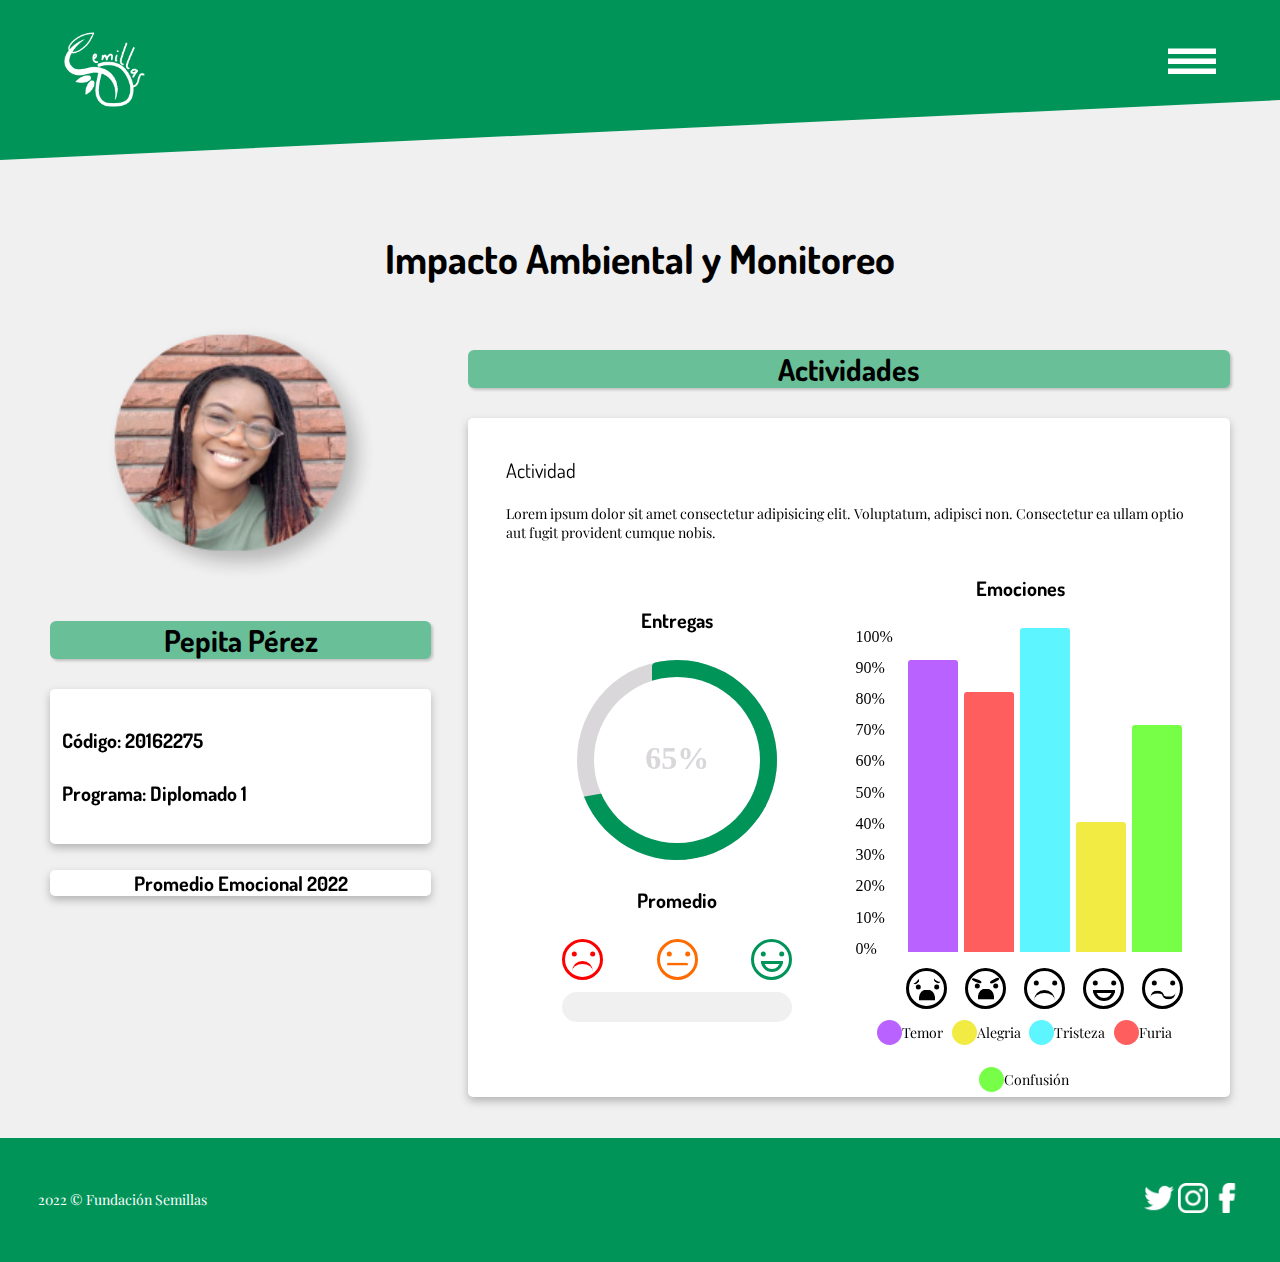
==== src/diplomado.html @ 23fcca05 "Ajuste de estilos, posicionamiento de elementos de los modales en archivos HTML" ====
<!DOCTYPE html>
<html lang="en">
  <head>
    <meta charset="UTF-8" />
    <meta http-equiv="X-UA-Compatible" content="IE=edge" />
    <meta name="viewport" content="width=device-width, initial-scale=1.0" />
    <link rel="stylesheet" href="style.css" />
    <title>Fundación semilla</title>
  </head>
  <body>
    <!--Header-->
    <header>
      <div class="figure1"></div>
      <div class="header">
        <div class="logo">
          <img src="../img/logoSWhite.png" alt="Logo fundación semilla" />
        </div>
        <div class="menu">
          <a href="#modal" id="show-modal">
          <span class="line"></span>
          <span class="line"></span>
          <span class="line"></span>
          </a>
        </div>
      </div>
    </header>
    <main class="container">
      <!--Title-->
      <h2>Impacto Ambiental y Monitoreo</h2>
      <!--Contenido-->
      <div class="content">
        <!--Student-->
        <div class="student col-xl-33">
          <img src="../img/image 19.png" alt="photo" class="photo" />
          <div class="btn-modal"> <!-- Modal Estudiantes -->
            <section class="modal">
              <a href="#modal-3" id="show-modal"><h3>Pepita Pérez</h3></a>
              <aside id="modal-3" class="modal-in">
                <div class="content-modal">
                  <div>
                    <a href="#" class="close-modal"><h3>X</h3></a>
                    <h2>Estudiantes</h2>
                  </div>
                  <article class="article-modal">
                    <ul class="ul-modal">
                      <li class="li-modal-list-first">
                        <a href="#"  class="li-modal">Pepita Pérez
                          <img src="../img/image 20.png" class="li-modal-img" alt="" width="100px">
                        </a>
                      </li>
                      <li class="li-modal-list">
                        <a href="#"  class="li-modal">Pepito Pérez
                          <img src="../img/image 38.png" class="li-modal-img" alt="" width="100px">
                        </a>
                      </li>
                      <li class="li-modal-list">
                        <a href="#"  class="li-modal">Pepita Pérez
                          <img src="../img/image 43.png" class="li-modal-img" alt="" width="100px">
                        </a>
                      </li>
                      <li class="li-modal-list">
                        <a href="#"  class="li-modal">Pepito Pérez
                          <img src="../img/image 44.png" class="li-modal-img" alt="" width="100px">
                        </a>
                      </li>
                      <li class="li-modal-list">
                        <a href="#"  class="li-modal">Pepita Pérez
                          <img src="../img/image 45.png" class="li-modal-img" alt="" width="100px">
                        </a>
                      </li>
                      <li class="li-modal-list">
                        <a href="#"  class="li-modal">Pepito Pérez
                          <img src="../img/image 46.png" class="li-modal-img" alt="" width="100px">
                        </a>
                      </li>
                    </ul>
                  </article>
                </div>
                <a href="#" class="btn-close-modal"></a>
              </aside>
            </section>
          </div>
          <div class="border bg-white student-info">
            <h4>Código: 20162275</h4>
            <h4>Programa: Diplomado 1</h4>
          </div>
          <div class="border bg-white">
            <h4>Promedio Emocional 2022</h4>
          </div>
        </div>
        <!--Activities-->
        
        <div class="activities col-xl-66">
          <div class="btn-modal"> <!-- Modal Actividades -->
            <section class="modal">
              <a href="#modal-2" id="show-modal"><h3>Actividades</h3></a>
              <aside id="modal-2" class="modal-in">
                <div class="content-modal">
                  <div>
                    <a href="#" class="close-modal"><h3>X</h3></a>
                    <h2>Actividades</h2>
                  </div>
                  <article class="article-modal">
                    <ul class="ul-modal">
                      <li class="li-modal-list-first"><a href="#"  class="li-modal">Actividad 1</a></li>
                      <li class="li-modal-list"><a href="#"  class="li-modal">Actividad 1</a></li>
                      <li class="li-modal-list"><a href="#"  class="li-modal">Actividad 1</a></li>
                      <li class="li-modal-list"><a href="#"  class="li-modal">Actividad 1</a></li>
                      <li class="li-modal-list"><a href="#"  class="li-modal">Actividad 1</a></li>
                      <li class="li-modal-list"><a href="#"  class="li-modal">Actividad 1</a></li>
                      <li class="li-modal-list"><a href="#"  class="li-modal">Actividad 1</a></li>
                      <li class="li-modal-list"><a href="#"  class="li-modal">Actividad 1</a></li>
                    </ul>
                  </article>
                </div>
                <a href="#" class="btn-close-modal"></a>
              </aside>
            </section>
          </div>
          <div class="border bg-white activities-info">
            <h3>Actividad</h3>
            <p>
              Lorem ipsum dolor sit amet consectetur adipisicing elit.
              Voluptatum, adipisci non. Consectetur ea ullam optio aut fugit
              provident cumque nobis.
            </p>
            <div class="col-xs-100 col-md-50 col-xl-50">
              <h4>Entregas</h4>
              <!--Circulo-->
              <div class="circle-wrap">
                <div class="circle">
                  <div class="mask full-1">
                    <div class="fill-1"></div>
                  </div>
                  <div class="mask half">
                    <div class="fill-1"></div>
                  </div>
                  <div class="inside-circle"></div>
                </div>
              </div>
              <h4>Promedio</h4>
              <div class="average">
                <div class="average-face">
                  <div class="sad-red">
                    <div class="eyes"></div>
                    <div class="sad-mouth"></div>
                  </div>
                  <div class="neutral-orange">
                    <div class="eyes"></div>
                    <div class="neutral-mouth"></div>
                  </div>
                  <div class="happy-green">
                    <div class="eyes"></div>
                    <div class="happy-mouth"></div>
                  </div>
              </div>
              <div class="progress-bar"></div>
              </div>
            </div>
            <div class="col-xs-100 col-md-50 col-xl-50">
              <h4>Emociones</h4>
              <!-- Diagrama de Barras -->
              <div class="board">
                <div class="sub_board">
                  <div class="cont_board">
                    <div class="graf_board">
                      <div class="barra">
                        <div class="sub_barra b1">
                          <div class="tag_leyenda"></div>
                        </div>
                      </div>
                      <div class="barra">
                        <div class="sub_barra b2">
                          <div class="tag_leyenda"></div>
                        </div>
                      </div>
                      <div class="barra">
                        <div class="sub_barra b3">
                          <div class="tag_leyenda"></div>
                        </div>
                      </div>
                      <div class="barra">
                        <div class="sub_barra b4">
                          <div class="tag_leyenda"></div>
                        </div>
                      </div>
                      <div class="barra">
                        <div class="sub_barra b5">
                          <div class="tag_leyenda"></div>
                        </div>
                      </div>
                    </div>
                    <div class="tag_board">
                      <div class="sub_tag_board">
                        <div>100%</div>
                        <div>90%</div>
                        <div>80%</div>
                        <div>70%</div>
                        <div>60%</div>
                        <div>50%</div>
                        <div>40%</div>
                        <div>30%</div>
                        <div>20%</div>
                        <div>10%</div>
                        <div>0%</div>
                      </div>
                    </div>
                  </div>
                  <!--Emotions faces-->
                  <div class="graphic-emotion-faces">
                    <div class="face fear">
                      <div class="fear-brows"></div>
                      <div class="eyes"></div>
                      <div class="fear-angry-mouth"></div>
                    </div>
                    <div class="face angry">
                      <div class="angry-brows"></div>
                      <div class="eyes"></div>
                      <div class="fear-angry-mouth"></div>
                    </div>
                    <div class="face sad">
                      <div class="eyes"></div>
                      <div class="sad-mouth"></div>
                    </div>
                    <div class="face happy">
                      <div class="eyes"></div>
                      <div class="happy-mouth"></div>
                    </div>
                    <div class="face confused">
                      <div class="eyes"></div>
                      <div class="confused-mouth"></div>
                    </div>
                  </div>
                  <div class="indicator-graphic-emotion-faces">
                    <span class="fear-bar"></span><p>Temor</p>
                    <span class="happy-bar"></span><p>Alegria</p>
                    <span class="sad-bar"></span><p>Tristeza</p>
                    <span class="angry-bar"></span><p>Furia</p>
                    <span class="confusion-bar"></span><p>Confusión</p>
                </div>
                </div>
                <div></div>
              </div>
            </div>
          </div>
        </div>
      </div>
      <section class="modal"> <!--Modal menú-->
        <aside id="modal" class="modal-in">
          <div class="content-modal">
            <div>
              <a href="#" class="close-modal"><h3>X</h3></a>
              <h2>Menú</h2>
            </div>
            <article class="article-modal">
              <ul class="ul-modal">
                <li class="li-modal-list-first"><a href="../index.html"  class="li-modal">Inicio</a></li>
                <li class="li-modal-list"><a href="index.html"  class="li-modal">Diplomados</a></li>
                <li class="li-modal-list"><a href="../src/diplomado.html"  class="li-modal">Estudiantes</a></li>
                <li class="li-modal-list"><a href="#"  class="li-modal">Maestros</a></li>
                <li class="li-modal-list"><a href="#"  class="li-modal">Circulares</a></li>
                <li class="li-modal-list"><a href="#"  class="li-modal">Informes</a></li>
                <li class="li-modal-list"><a href="#"  class="li-modal">Horarios</a></li>
                <li class="li-modal-list"><a href="#"  class="li-modal">Documentacion</a></li>
              </ul>
            </article>
          </div>
          <a href="#" class="btn-close-modal"></a>
        </aside>
      </section>
    </main>
    <!--Footer-->
    <footer>
      <div class="rights">
        <p>2022 © Fundación Semillas</p>
      </div>
      <div class="social-media">
        <img src="../img/twitter.png" alt="twitter" />
        <img src="../img/instagram.png" alt="instagram" />
        <img src="../img/facebook.png" alt="facebook" />
      </div>
    </footer>
  </body>
</html>
---- src/style.css ----
@import url("https://fonts.googleapis.com/css2?family=Dosis&family=Playfair+Display&display=swap");
:root {
  --font-title: "Dosis", sans-serif;
  --font-paragraph: "Playfair Display", serif;
  --color-dark-green: #009458;
  --color-light-green: #69bf97;
  --color-background: #f0f0f0;
  --color-graphic-fear: #ba62ff;
  --color-graphic-angry: #ff5e5e;
  --color-graphic-sad: #5df5ff;
  --color-graphic-happy: #f2eb43;
  --color-graphic-confusion: #77ff48;
  --color-average-face-red: #ff0000;
  --color-average-face-orange: #ff6b00;
  --b_m: none;
}
body {
  box-sizing: border-box;
  margin: 0%;
  background-color: var(--color-background);
}
h1,h2,h3,h4,h6 {
  font-family: var(--font-title);
}
h1{
  font-size: 50px;
}
h2{
  font-size: 40px;
}
h3{
  font-size: 30px;
}
h4{
  font-size: 20px;
}
p {
  font-family: var(--font-paragraph);
  font-size: 14px;
}
/*Camila-dev*/
/*Principal*/
.figure1 {
  position: relative;
  background: var(--color-dark-green);
  clip-path: polygon(0% 0%, 100% 0%, 100% 50%, 0% 80%);
  width: 100%;
  height: 200px;
}
.header {
  position: absolute;
  display: flex;
  flex-direction: row;
  width: 100%;
  height: 60px;
  padding: 1.5% 0;
  transform: translateY(-200px);
  background-color: var(--color-dark-green);
  justify-content: space-between;
}
.logo {
  padding: 1% 0 1% 0;
  height: 75px;
  padding-left: 5%;
  background-color: var(--color-dark-green);
}
.logo img {
  background-color: var(--color-dark-green);
  width: 100%;
  height: 100%;
}
.menu {
  background-color: var(--color-dark-green);
  display: flex;
  flex-direction: column;
  justify-content: space-evenly;
  width: 3rem;
  height: 50px;
  margin-right: 5%;
  cursor: pointer;
}
.menu a:link, .menu a:visited, .menu a:active {
  text-decoration:none;
  background: transparent;
}
.menu a{
  width: 100%;
  height: 0px;
  font-size: 0px;
}
.menu .line {
  background: white;
  width: 100%;
  height: 5px;
}
.menu .line::after,
.menu .line::before {
  display: inline-block;
  content: "";
  background: white;
  width: 100%;
  height: 5px;
}
.menu .line::before {
  transform: translateY(90%);
}

main {
  padding: 0 5% 0 5%;
}
main h1 {
  transform: translateY(-70%);
  text-align: center;
}
/*Graduate cards*/
a {
  text-decoration: none;
}
a:link{
  color: black;
}
a:visited {
  color: black;
}
.cards {
  position: relative;
  display: flex;
  flex-flow: row wrap;
  justify-content: center;
}
.cards .card {
  width: 330px;
  text-align: center;
  background: white;
  margin: 0 0 5% 2%;
  box-shadow: 0 12px 16px rgb(0 0 0 / 20%);
}
.cards .card p {
  padding: 0% 3%;
}
.cards .card:hover {
  transform: translateY(-15px);
  box-shadow: 0 12px 16px rgb(0 0 0 / 20%);
  cursor: pointer;
}
/*Grafico emociones globales*/
.global-emotions-chart {
  position: relative;
  width: 200px;
  height: 200px;
  margin: 0 auto 2rem;
  border-radius: 100%;
}
.center-date {
  background: white;
  position: absolute;
  top: 0;
  left: 0;
  bottom: 0;
  right: 0;
  width: 70px;
  height: 80px;
  margin: auto;
  border-radius: 50%;
}
.recorte {
  border-radius: 50%;
  clip: rect(0px, 200px, 200px, 100px);
  height: 100%;
  position: absolute;
  width: 100%;
}
.piece {
  border-radius: 50%;
  clip: rect(0px, 100px, 200px, 0px);
  height: 100%;
  position: absolute;
  width: 100%;
}
#fear {
  transform: rotate(0deg);
}

#fear .piece {
  background-color: var(--color-graphic-fear);
  transform: rotate(18deg);
}
#angry {
  transform: rotate(-18deg);
}
#angry .piece {
  background-color: var(--color-graphic-angry);
  transform: rotate(16deg);
}
#sad {
  transform: rotate(-60deg);
}
#sad .piece {
  background-color: var(--color-graphic-sad);
  transform: rotate(40deg);
}
#confusion {
  transform: rotate(192deg);
}
#confusion .piece {
  background-color: var(--color-graphic-confusion);
  transform: rotate(105deg);
}
#happy {
  transform: rotate(10deg);
}
#happy .piece {
  background-color: var(--color-graphic-happy);
  transform: rotate(190deg);
}
.global-emotions {
  margin: auto;
  width: 90%;
  display: flex;
  flex-flow: row wrap;
  justify-content: center;
  align-items: center;
  padding-bottom: 2%;
}
.global-fear-percentage,
.global-happy-percentage,
.global-angry-percentage,
.global-sad-percentage,
.global-confusion-percentage {
  width: 10px;
  height: 10px;
  font-size: 14px;
  background: var(--color-graphic-fear);
}
.global-happy-percentage {
  background: var(--color-graphic-happy);
}
.global-angry-percentage {
  background: var(--color-graphic-angry);
}
.global-sad-percentage {
  background: var(--color-graphic-sad);
}
.global-confusion-percentage {
  background: var(--color-graphic-confusion);
}
.dots {
  margin-top: 30%;
  margin-bottom: 20%;
  margin-left: 40%;
  margin-right: 50%;
  width: 60px;
  height: 30px;
  background: radial-gradient(circle closest-side, #009458 90%, #0000) 0% 50%,
    radial-gradient(circle closest-side, #009458 90%, #0000) 50% 50%,
    radial-gradient(circle closest-side, #009458 90%, #0000) 100% 50%;
  background-size: calc(100% / 3) 13.4px;
  background-repeat: no-repeat;
  animation: dots 1s infinite linear;
}
@keyframes dots {
  20% {
    background-position: 0% 0%, 50% 50%, 100% 50%;
  }
  40% {
    background-position: 0% 100%, 50% 0%, 100% 50%;
  }
  60% {
    background-position: 0% 50%, 50% 100%, 100% 0%;
  }
  80% {
    background-position: 0% 50%, 50% 50%, 100% 100%;
  }
}
/*Diplomado*/
.container {
  text-align: center;
  padding: 0% 5%;
}
.border {
  filter: drop-shadow(0px 4px 4px rgba(0, 0, 0, 0.25));
  border-radius: 5px;
  margin: 0% 0% 3% 0%;
}
.photo{
  margin: 4% auto 1% auto;
}

.bg-white {
  background-color: white;
}
.student-info{
  text-align: justify;
  padding: 3%;
}
.activities-info{
  padding: 5% 10%;
  text-align: left;
  display: flex;
  flex-wrap: wrap;
}
.activities-info > h3{
  font-weight: normal;
  font-size: 20px;
}
.activities{
  padding-bottom: 5%;
}
.activities-info > h3,
.activities-info > p
{
  margin-bottom: 10%;
}

.col-xs-100 {
  width: 100%;
  display: flex;
  flex-direction: column;
  align-items: center;
}
/*Barra de Progeso */
.circle-wrap {
  width: 150px;
  height: 150px;
  background: #d9d7da;
  border-radius: 50%;
}

.circle-wrap .circle .mask,
.circle-wrap .circle .fill-1{
  width: 150px;
  height: 150px;
  position: absolute;
  border-radius: 50%;
}
.circle-wrap .circle .mask {
  clip: rect(0px, 150px, 150px, 75px);
}
.circle-wrap .inside-circle {
  width: 124px;
  height: 124px;
  border-radius: 50%;
  background: white;
  line-height: 120px;
  text-align: center;
  margin-top: 13px;
  margin-left: 13px;
  color: #d9d7da;
  position: absolute;
  z-index: 100;
  font-weight: 700;
  font-size: 2em;
}
/* color animation */
.mask .fill-1 {
  clip: rect(0px, 75px, 150px, 0px);
  background-color: var(--color-dark-green);
}
.mask.full-1,
.circle .fill-1 {
  animation: fill-1 ease-in-out 3s;
  transform: rotate(153deg);
}
@keyframes fill-1 {
  0% {
    transform: rotate(0deg);
  }
  100% {
    transform: rotate(153deg);
  }
}
.inside-circle::after {
  content: '85%';
}
/*Average graphic*/
.average{
  display: flex;
  flex-direction:column;
  width:70%;
  height: 106px;
}
.average-face{
  width: 100%;
  display: flex;
  flex-direction: row;
  justify-content: space-between;
}
.sad-red, .neutral-orange,.happy-green{
  width: 35px;
  height: 35px;
  border: 3px solid var(--color-average-face-red);
  border-radius: 50%;
}
.sad-red .eyes{
  background: var(--color-average-face-red);
}
.sad-red .eyes::before{
  background: var(--color-average-face-red);
}
.sad-red .sad-mouth{
  border-top: 3px solid var(--color-average-face-red);
}
.neutral-orange{
  border: 3px solid var(--color-average-face-orange);
}
.neutral-mouth{
  margin: auto;
  width: 1.3rem;
  height: 1rem;
  transform: translateY(.975rem);
  border-top: 3px solid var(--color-average-face-orange);
  border-radius: 10%;
}
.neutral-orange .eyes{
  background-color: var(--color-average-face-orange);
}
.neutral-orange .eyes::before{
  background-color: var(--color-average-face-orange);
}
.happy-green{
  border: 3px solid var(--color-dark-green);
}
.happy-green .eyes{
  background-color:var(--color-dark-green)
}
.happy-green .eyes::before{
  background-color:var(--color-dark-green)
}
.happy-green .happy-mouth{
  border: 3px solid var(--color-dark-green);
}
.progress-bar{
  position: relative;
  margin-top: 5%;
  width: 100%;
  height: 30px;
  background-color: var(--color-background);
  border-radius: 2rem;
  overflow: hidden;
}
.progress-bar::before{
  content: '';
  position: absolute;
  width: 100%;
  height: 100%;
  background-color: var(--color-average-face-red);
  transform: translateX(-100%);
  animation: fill-bar 4s 0.7s ease-in-out forwards;
}
@keyframes fill-bar {
  to{
    transform: translateX(0%);
  }
  30%{
    background-color: var(--color-average-face-red);
  }
  80%{
    background-color: var(--color-average-face-orange);
  }
  100%{
    background-color: var(--color-dark-green);
  }
}
/*Bar graphic*/
.board{
  width: 100%;
  height: 450px;
}
.sub_board{
  width: 100%;
  height: 90%;
  
}
.cont_board{
  width: 100%;
  height: 80%;
  padding-bottom: 2%;
}
.graf_board{
  width: 85%;
  height: 100%;
  float: right;
  display: flex;
}
.barra{
  width: 20%;
  display: flex;
  align-items: flex-end;
  margin: 0 1%;
}
.sub_barra{
  width: 100%;
  height: 80%;
  -webkit-border-radius: 3px 3px 0 0;
  border-radius: 3px 3px 0 0;
}
.tag_leyenda{
  width: 35px;
  text-align: center;
  margin-top: 5px;
}
.tag_board{
  height: 100%;
  width: 15%;
  border-bottom: 2px solid rgba(0,0,0,0);
  box-sizing: border-box;
}
.sub_tag_board{
  height: 100%;
  width: 100%;
  display: flex;
  flex-wrap: wrap;
}
.sub_tag_board>div{
  width: 100%;
  height: 9.7%;
  
}
.b1{ 
height: 90%;
background-color: var(--color-graphic-fear);
}
.b2{ 
height: 80%;
background-color: var(--color-graphic-angry);
}
.b3{
height: 100%;
background-color: var(--color-graphic-sad);
}
.b4{ 
height: 40%;
background-color: var(--color-graphic-happy);
}
.b5{ 
height: 70%;
background-color: var(--color-graphic-confusion);
}
/*Emotions faces*/
.graphic-emotion-faces{
  padding-top: 3%;
  width:68%;
  display: flex;
  flex-direction: row;
  justify-content: space-evenly;
  margin-left: 13%;
}
.face {
  width: 35px;
  height: 35px;
  border: 3px solid black;
  border-radius: 50%;
}
.fear-brows{
  width: 7px;
  height:2px;
  border:2px solid black;
  border-radius: 0px 0px 60px 60px;
  border-top:0;
  border-left:0;
  border-right: 0;
  transform:rotate(317deg) translate(-3px, 9px);
}
.fear-brows::after{
  content: '';
  display: block;
  width: 7px;
  height:2px;
  border:2px solid black;
  border-radius: 0px 0px 60px 60px;
  border-top:0;
  border-left:0;
  border-right: 0;
  transform:rotate(70deg) translate(18px, -10px);
}
.eyes{
  transform: translate(0.425rem, 0.6rem);
  width:.3rem;
  height:.3rem;
  background: black;
  border-radius: 100%;
}
.eyes::before{
  display: block;
  content: '';
  transform: translateX(1.15rem);
  width:.3rem;
  height:.3rem;
  background: black;
  border-radius: 50%;
}
.fear-angry-mouth {
  margin: auto;
  width: .5rem;
  height: .2rem;
  transform: translateY(.595rem);
  border: 4px solid black;
  background: black;
  border-radius: 100px 100px 0px 0px;
}
.fear:hover{
  background-color:var(--color-graphic-fear);
}
.angry-brows{
  width: 10px;
  height: 3px;
  background-color: black;
  border-radius: 45%;
  transform: rotate(21deg)translate(0.4rem, 0.4rem);
}
.angry-brows::after{
  content: '';
  display: block;
  width: 10px;
  height: 3px;
  background-color: black;
  border-radius: 45%;
  transform: rotate(312deg)translate(1rem, 0.5rem);
}
.angry:hover{
  background-color: var(--color-graphic-angry);
}
.sad-mouth{
  margin: auto;
  width: 1.3rem;
  height: 1rem;
  transform: translateY(.875rem);
  border-top: 3px solid black;
  border-radius: 100px 100px 0px 0px;
}
.sad:hover{
  background-color: var(--color-graphic-sad);
}
.happy-mouth{
  margin: auto;
  width: 1rem;
  height: .3rem;
  transform: translateY(.875rem);
  border: 3px solid black;
  border-radius: 0px 0px 100px 100px;
}
.happy:hover{
  background-color: var(--color-graphic-happy);
}
.confused-mouth{
  margin: auto;
  width: .9rem;
  height: 1rem;
  transform: translate(-0.35rem,.9rem);
  border-top: 3px solid black;
  border-radius: 100px 100px 0px 0px;
}
.confused-mouth::after{
  content: '';
  display: block;
  margin: auto;
  width: .9rem;
  height: 1rem;
  transform: translate(.7rem,-.8rem);
  border-bottom: 3px solid black;
  border-radius: 0px 0px 100px 100px;
}
.confused:hover{
  background-color: var(--color-graphic-confusion);
}
.indicator-graphic-emotion-faces{
  margin: auto;
  display: flex;
  flex-flow: row wrap;
  justify-content: center;
  align-items: center;
}
.fear-bar,.sad-bar, .happy-bar, .confusion-bar,.angry-bar{
  width: 25px;
  height: 25px;
  font-size: 14px;
  border-radius: 50%;
  margin-left: 2.6%;
  background: var(--color-graphic-fear);
}
.sad-bar{
  background: var(--color-graphic-sad);
}
.angry-bar{
  background: var(--color-graphic-angry);
}
.happy-bar{
  background: var(--color-graphic-happy);
}
.confusion-bar{
  background: var(--color-graphic-confusion);
}

/*Footer*/
footer{
  background: var(--color-dark-green);
  display: flex;
  flex-direction: row;
  justify-content: space-between;
  align-items: center;
  padding: 3%;
  color: white;
}
.social-media img {
  width: 30px;
}
@media (max-width:767px) {
  .graphic-emotion-faces{
    width: 90%;
  }
}
@media (min-width: 768px ) and (max-width: 1024px) {
  .col-md-50 {
    width: 48%;
    flex-direction: column;
    align-items: center;
    justify-content: center;
    display: flex;
    margin: 0% 1%;
  }
  .photo {
    width: 276px;
  }
  .title-secondary{
    font-size: 35px;
  }

  .activities-info > h3, 
  .activities-info > p {
    margin-bottom: 1%; 
  }
  .tag_leyenda{
    width: 40px;
  }
  .graphic-emotion-faces{
    width: 90%;
    margin-left: 13%;
  }
  .indicator-graphic-emotion-faces{
    width: 90%;
  }
}

@media (min-width: 1025px){
  .col-xl-33{
    width: 33.33%;
    padding: 1.5%;
  }

  .col-xl-50 {
    width: 48%;
    flex-direction: column;
    align-items: center;
    justify-content: center;
    display: flex;
    margin: 0% 1%;
  }
  .col-xl-66 {
    width: 66.66%;
    padding: 1.5%;
  }

  .content {
    display: flex;
  }

  .activities-info > h3, 
  .activities-info > p {
    margin-bottom: 1%; 
  }
  .photo {
    margin: 1% auto;
    width: 276px;
  }
  h2 {
    margin-bottom: 1.5%;
  }

  .title-secondary{
    font-size: 35px;
  }
  .activities-info {
    padding: 2.5% 5%;
  }

  .container {
    padding: 0% 2.5%;
  }
  .student > h3, 
  .student > div {
    margin: 0% 0% 6% 0%;
  }
  /*Barra de progreso */
  .circle-wrap {
    width: 200px;
    height: 200px;
    background: #d9d7da;
    border-radius: 50%;
  }
  .circle-wrap .circle .mask,
  .circle-wrap .circle .fill-1{
    width: 200px;
    height: 200px;
    position: absolute;
    border-radius: 50%;
  }
  
  .circle-wrap .circle .mask {
    clip: rect(0px, 200px, 200px, 75px);
  }
  
  .circle-wrap .inside-circle {
    width: 166px;
    height: 166px;
    border-radius: 50%;
    background: white;
    line-height: 162px;
    text-align: center;
    margin-top: 17px;
    margin-left: 17px;
    color: #d9d7da;
    position: absolute;
    z-index: 100;
    font-weight: 700;
    font-size: 2em;
  }
  /* color animation */
  .mask .fill-1 {
    clip: rect(0px, 80px, 180px, 0px);
    background-color: var(--color-dark-green);
  }
  .mask.full-1, .circle .fill-1 {
    animation: fill-1 ease-in-out 4s;
    transform: rotate(130deg);
  }
  @keyframes fill-1 {
    0% {
      transform: rotate(0deg);
    }
    100% {
      transform: rotate(130deg);
    }
  }
  .inside-circle::after {
    content: '65%';
  }
  .tag_leyenda{
    width: 35px;
  }
  .graphic-emotion-faces{
    width: 95%;
    margin-left: 10%;
  }
}
/*    ESTILOS yy    */
/*Modal Menú, Actividades, Estudiantes, Gráfica de líneas*/

.modal{
  margin: auto;
  width: 90%;
  padding: 0px;
  text-align: center;
}
#show-modal{
  color: black;
  text-decoration: none;
}
body::before{
  content: "";
  position: fixed;
  display: var(--b_m);
  top: 0;
  left: 0;
  width: 100vw;
  height: 100vh;
  background: rgba(0, 0, 0, .6);
  z-index: 7;
}
:root:has(.modal-in:target){
  --b_m: block;
}
.btn-modal{
  background: var(--color-light-green);
  border-radius: 6px;
  text-decoration: none;
  transition: all 0.15s linear;
  margin: 5px 0px;
  padding: 0px 0px;
  box-shadow: 2px 2px 3px rgb(0 0 0 / 20%); /* Sombra */
}
.btn-modal:hover{
  cursor: pointer;
  background: var(--color-dark-green);
}
.modal-in{
  position: fixed;
  top: -100hv;
  left: 0;
  z-index: 10;
  background: rgba(0, 0, 0, 0.1);
  width: 100vw;
  opacity: 0;
  transition: opacity 0.35s ease;
}
.modal-in .content-modal{
  width: 100%;
  max-width: 500px;
  position: fixed;
  left: 50%;
  top: -100vh;
  transition: top 0.35s ease;
  margin-left: -250px;
  background: white;
  box-shadow: 0 1px 2px rgba(0, 0, 0, 0.1);
  border-radius: 2px;
  z-index: 8;
  border-radius: 6px; /*sombra*/
}
.modal-in h2{
  padding: 0.5em;
  color: white;
  text-align: center;
  margin: 0%;
  background: var(--color-dark-green);
  border-radius:  6px 6px 0px 0px;
} 
.modal-in article{
  height: 420px;
  background: var(--color-background);
  border-radius: 0px 0px 6px 6px;
}
.close-modal{
  color: white;
  position: absolute;
  top: 0.2em;
  right: 0.375em;
  margin: 0%;
  padding: 5px;
  font-weight: bold;
  font-size: 1.5em; 
  text-decoration: none;
}
.modal-in a:hover{
  color: black;
  transition: .6s;
}
.modal-in:target{
  opacity: 1;
  top: 0;
}
.modal-in .btn-close-modal{
  position: absolute;
  left: 0%;
  width: 100%;
  height: 100%;
  z-index: 9;
}
.modal-in:target .content-modal{
  top: 100px;
  transition: top .35s ease;
}
.article-modal{
  overflow: auto;
  justify-content: center;
}
.article-modal::-webkit-scrollbar{
  width: 10px;
}
.article-modal::-webkit-scrollbar-track{
  background:var(--color-light-green);
  border-radius: 0px 0px 6px 6px;
}
.article-modal::-webkit-scrollbar-thumb{
  border-radius: 5px;
  background-color:var(--color-dark-green);
}
.ul-modal{
  justify-content: center;
  text-align: center;
  list-style: none;
  padding: 10px 0px;
  margin: 0px;
}
.li-modal{
  justify-content: center;
  display: flex;
  flex-wrap: wrap;
  text-decoration: none;
  color: #009458;
  font-family: var(--font-title);
  font-size: 20px;
  padding: 10px 90px;
}
.li-modal-list{
  position: relative;
  padding: 0px;
  margin: 10px auto;
  width: 300px;
  text-decoration: none;
  color: #009458;
  background: white;
  font-family: var(--font-title);
  border: #009458 2px solid;
  border-radius: 6px;
  filter: drop-shadow(0px 3px 3px rgba(0, 0, 0, 0.25));
}
.li-modal-list-first{
  position: relative;
  padding: 0px;
  margin: 4px auto;
  width: 300px;
  text-decoration: none;
  color: #009458;
  background: white;
  font-family: var(--font-title);
  border: #009458 2px solid;
  border-radius: 6px;
  filter: drop-shadow(0px 3px 3px rgba(0, 0, 0, 0.25));
}
@media (max-width: 943px){
  .content-modal{
    width: 90%;
    max-width: none;
    left: 5%;
    margin-left: 0;
  }
}
@media (max-width: 550px){
  .modal-in .content-modal{
    width: 80%;
    max-width: none;
    left: 10%;
    margin-left: 0;
  }
  .li-modal-list-first, .li-modal-list{
    width: 200px;
  }
}
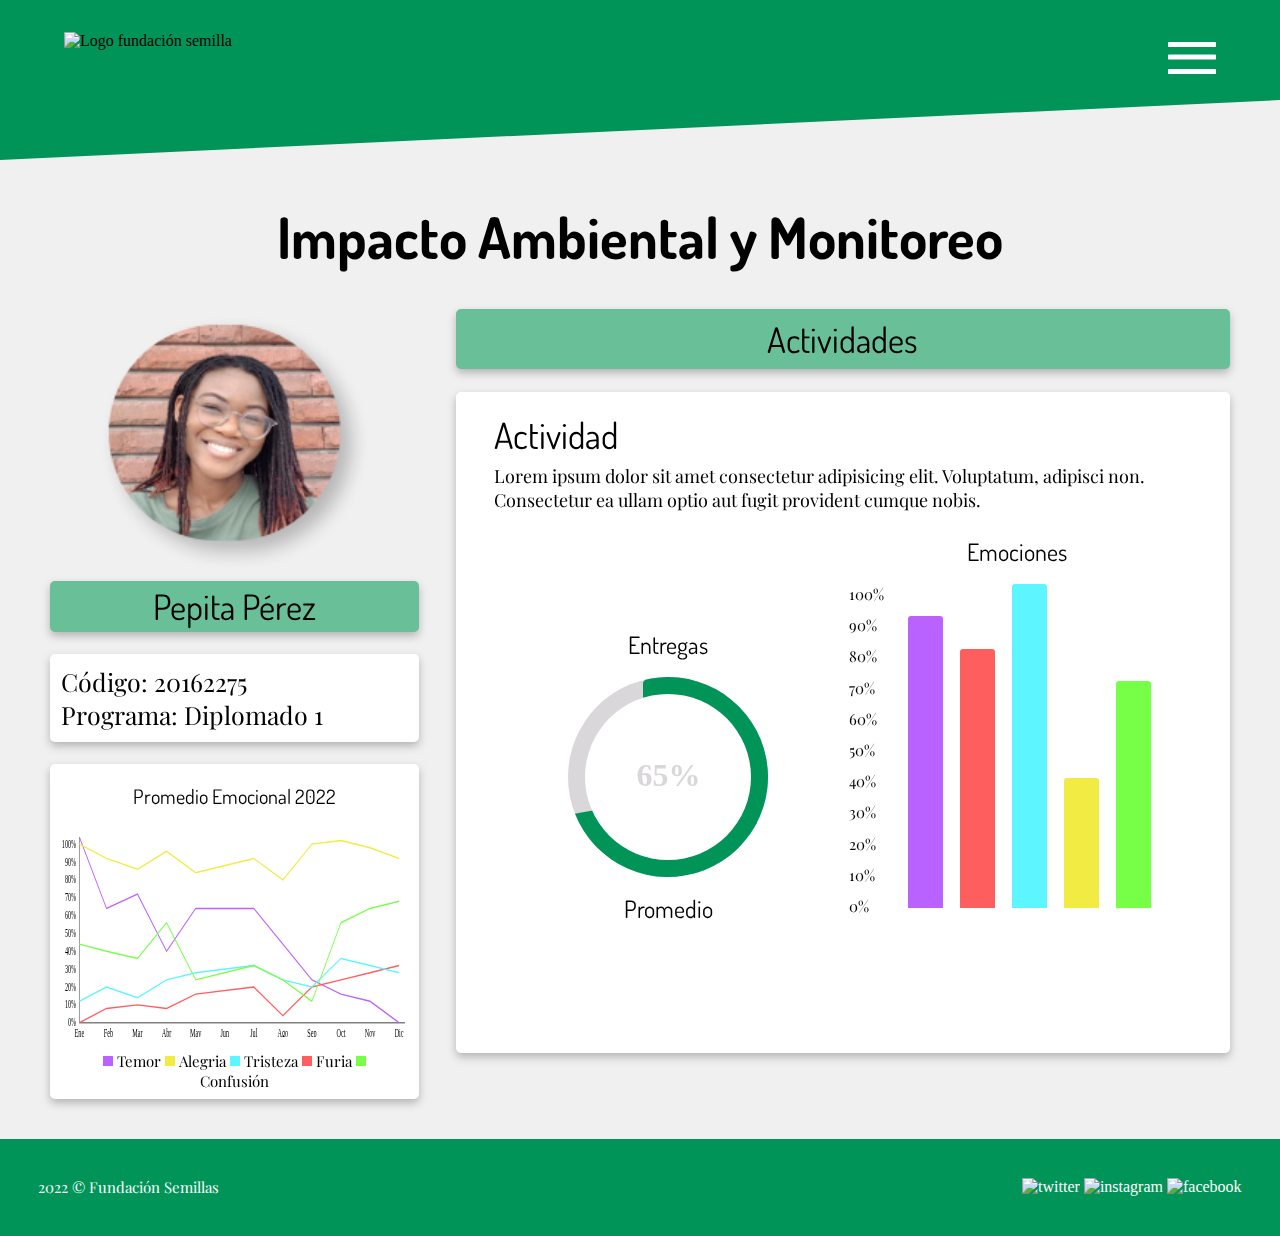
==== commit 7b5dd6e3: "Diagrama de lineas terminado" ====
--- a/src/diplomado.html
+++ b/src/diplomado.html
@@ -1,129 +1,174 @@
 <!DOCTYPE html>
 <html lang="en">
-  <head>
-    <meta charset="UTF-8" />
-    <meta http-equiv="X-UA-Compatible" content="IE=edge" />
-    <meta name="viewport" content="width=device-width, initial-scale=1.0" />
-    <link rel="stylesheet" href="style.css" />
-    <title>Fundación semilla</title>
-  </head>
-  <body>
-    <!--Header-->
-    <header>
-      <div class="figure1"></div>
-      <div class="header">
-        <div class="logo">
-          <img src="../img/logoSWhite.png" alt="Logo fundación semilla" />
-        </div>
-        <div class="menu">
-          <a href="#modal" id="show-modal">
-          <span class="line"></span>
-          <span class="line"></span>
-          <span class="line"></span>
-          </a>
-        </div>
+
+<head>
+  <meta charset="UTF-8" />
+  <meta http-equiv="X-UA-Compatible" content="IE=edge" />
+  <meta name="viewport" content="width=device-width, initial-scale=1.0" />
+  <link rel="stylesheet" href="style.css" />
+  <title>Fundación semilla</title>
+</head>
+
+<body>
+  <!--Header-->
+  <header>
+    <div class="figure1"></div>
+    <div class="header">
+      <div class="logo">
+        <img src="img/logoSWhite.png" alt="Logo fundación semilla" />
       </div>
-    </header>
-    <main class="container">
+      <div class="menu">
+        <span class="line"></span>
+      </div>
+    </div>
+  </header>
+
+  <main>
+
+    <div class="container">
       <!--Title-->
       <h2>Impacto Ambiental y Monitoreo</h2>
       <!--Contenido-->
       <div class="content">
         <!--Student-->
         <div class="student col-xl-33">
-          <img src="../img/image 19.png" alt="photo" class="photo" />
-          <div class="btn-modal"> <!-- Modal Estudiantes -->
-            <section class="modal">
-              <a href="#modal-3" id="show-modal"><h3>Pepita Pérez</h3></a>
-              <aside id="modal-3" class="modal-in">
-                <div class="content-modal">
-                  <div>
-                    <a href="#" class="close-modal"><h3>X</h3></a>
-                    <h2>Estudiantes</h2>
-                  </div>
-                  <article class="article-modal">
-                    <ul class="ul-modal">
-                      <li class="li-modal-list-first">
-                        <a href="#"  class="li-modal">Pepita Pérez
-                          <img src="../img/image 20.png" class="li-modal-img" alt="" width="100px">
-                        </a>
-                      </li>
-                      <li class="li-modal-list">
-                        <a href="#"  class="li-modal">Pepito Pérez
-                          <img src="../img/image 38.png" class="li-modal-img" alt="" width="100px">
-                        </a>
-                      </li>
-                      <li class="li-modal-list">
-                        <a href="#"  class="li-modal">Pepita Pérez
-                          <img src="../img/image 43.png" class="li-modal-img" alt="" width="100px">
-                        </a>
-                      </li>
-                      <li class="li-modal-list">
-                        <a href="#"  class="li-modal">Pepito Pérez
-                          <img src="../img/image 44.png" class="li-modal-img" alt="" width="100px">
-                        </a>
-                      </li>
-                      <li class="li-modal-list">
-                        <a href="#"  class="li-modal">Pepita Pérez
-                          <img src="../img/image 45.png" class="li-modal-img" alt="" width="100px">
-                        </a>
-                      </li>
-                      <li class="li-modal-list">
-                        <a href="#"  class="li-modal">Pepito Pérez
-                          <img src="../img/image 46.png" class="li-modal-img" alt="" width="100px">
-                        </a>
-                      </li>
-                    </ul>
-                  </article>
-                </div>
-                <a href="#" class="btn-close-modal"></a>
-              </aside>
-            </section>
+          <img src="../img/image 19.png" alt="photo" class="photo">
+          <h3 class="border title-secondary">Pepita Pérez</h3>
+          <div class="border bg-white student-info">
+            <p>Código: 20162275</p>
+            <p>Programa: Diplomado 1</p>
           </div>
-          <div class="border bg-white student-info">
-            <h4>Código: 20162275</h4>
-            <h4>Programa: Diplomado 1</h4>
-          </div>
-          <div class="border bg-white">
+          <!--Diagrama de líneas-->
+          <div class="border bg-white line-graph">
             <h4>Promedio Emocional 2022</h4>
+            <div class="slds-p-top--medium">
+              <div>
+                <svg viewBox="0 0 900 280" preserveAspectRatio="none"
+                  class="quiz-graph">
+                  <polyline fill="none" stroke="gray" stroke-width="2" points="
+                      50,0
+                      50,260                      ">
+                  </polyline>
+                  <polyline fill="none" stroke="gray" stroke-width="2" points="
+                      50,260
+                      890,260                      ">
+                  </polyline>
+                  <g class="x-labels">
+                    <text x="50" y="280">Ene</text>
+                    <text x="125" y="280">Feb</text>
+                    <text x="200" y="280">Mar</text>
+                    <text x="275" y="280">Abr</text>
+                    <text x="350" y="280">May</text>
+                    <text x="425" y="280">Jun</text>
+                    <text x="500" y="280">Jul</text>
+                    <text x="575" y="280">Ago</text>
+                    <text x="650" y="280">Sep</text>
+                    <text x="725" y="280">Oct</text>
+                    <text x="800" y="280">Nov</text>
+                    <text x="875" y="280">Dic</text>
+                  </g>
+                  <g class="y-labels">
+                    <text x="42" y="15">100%</text>
+                    <text x="42" y="40">90%</text>
+                    <text x="42" y="65">80%</text>
+                    <text x="42" y="90">70%</text>
+                    <text x="42" y="115">60%</text>
+                    <text x="42" y="140">50%</text>
+                    <text x="42" y="165">40%</text>
+                    <text x="42" y="190">30%</text>
+                    <text x="42" y="215">20%</text>
+                    <text x="42" y="240">10%</text>
+                    <text x="42" y="265">0%</text>
+                  </g>
+                  <polyline fill="none" stroke="#BA62FF" stroke-width="2" points="
+                      50,0
+                      120,100
+                      200,80
+                      275,160
+                      350,100
+                      500,100
+                      575,150
+                      650,200
+                      725,220
+                      800,230
+                      875,260
+                      ">
+                  </polyline>
+                  <polyline fill="none" stroke="#FF5E5E" stroke-width="2" points="
+                      50,260
+                      120,240
+                      200,235
+                      275,240
+                      350,220
+                      500,210
+                      575,250
+                      650,210
+                      725,200
+                      800,190
+                      875,180
+                      ">
+                  </polyline>
+                  <polyline fill="none" stroke="#5DF5FF" stroke-width="2" points="
+                      50,230
+                      120,210
+                      200,225
+                      275,200
+                      350,190
+                      500,180
+                      575,200
+                      650,210
+                      725,170
+                      800,180
+                      875,190
+                      ">
+                  </polyline>
+                  <polyline fill="none" stroke="#F2EB43" stroke-width="2" points="
+                      50,10
+                      120,30
+                      200,45
+                      275,20
+                      350,50
+                      500,30
+                      575,60
+                      650,10
+                      725,5
+                      800,15
+                      875,30
+                      ">
+                  </polyline>
+                  <polyline fill="none" stroke="#77FF48" stroke-width="2" points="
+                      50,150
+                      120,160
+                      200,170
+                      275,120
+                      350,200
+                      500,180
+                      575,200
+                      650,230
+                      725,120
+                      800,100
+                      875,90
+                      ">
+                  </polyline>
+                </svg>
+              </div>
+            </div>
+            <div class="global-emotions">
+              <span class="global-fear-percentage"></span><p>Temor</p>
+              <span class="global-happy-percentage"></span><p>Alegria</p>
+              <span class="global-sad-percentage"></span><p>Tristeza</p>
+              <span class="global-angry-percentage"></span><p>Furia</p>
+              <span class="global-confusion-percentage"></span><p>Confusión</p>
+            </div>
           </div>
         </div>
         <!--Activities-->
-        
         <div class="activities col-xl-66">
-          <div class="btn-modal"> <!-- Modal Actividades -->
-            <section class="modal">
-              <a href="#modal-2" id="show-modal"><h3>Actividades</h3></a>
-              <aside id="modal-2" class="modal-in">
-                <div class="content-modal">
-                  <div>
-                    <a href="#" class="close-modal"><h3>X</h3></a>
-                    <h2>Actividades</h2>
-                  </div>
-                  <article class="article-modal">
-                    <ul class="ul-modal">
-                      <li class="li-modal-list-first"><a href="#"  class="li-modal">Actividad 1</a></li>
-                      <li class="li-modal-list"><a href="#"  class="li-modal">Actividad 1</a></li>
-                      <li class="li-modal-list"><a href="#"  class="li-modal">Actividad 1</a></li>
-                      <li class="li-modal-list"><a href="#"  class="li-modal">Actividad 1</a></li>
-                      <li class="li-modal-list"><a href="#"  class="li-modal">Actividad 1</a></li>
-                      <li class="li-modal-list"><a href="#"  class="li-modal">Actividad 1</a></li>
-                      <li class="li-modal-list"><a href="#"  class="li-modal">Actividad 1</a></li>
-                      <li class="li-modal-list"><a href="#"  class="li-modal">Actividad 1</a></li>
-                    </ul>
-                  </article>
-                </div>
-                <a href="#" class="btn-close-modal"></a>
-              </aside>
-            </section>
-          </div>
+          <h3 class="border title-secondary">Actividades</h3>
           <div class="border bg-white activities-info">
             <h3>Actividad</h3>
-            <p>
-              Lorem ipsum dolor sit amet consectetur adipisicing elit.
-              Voluptatum, adipisci non. Consectetur ea ullam optio aut fugit
-              provident cumque nobis.
-            </p>
+            <p>Lorem ipsum dolor sit amet consectetur adipisicing elit. Voluptatum, adipisci non. Consectetur ea ullam
+              optio aut fugit provident cumque nobis.</p>
             <div class="col-xs-100 col-md-50 col-xl-50">
               <h4>Entregas</h4>
               <!--Circulo-->
@@ -139,29 +184,15 @@
                 </div>
               </div>
               <h4>Promedio</h4>
-              <div class="average">
-                <div class="average-face">
-                  <div class="sad-red">
-                    <div class="eyes"></div>
-                    <div class="sad-mouth"></div>
-                  </div>
-                  <div class="neutral-orange">
-                    <div class="eyes"></div>
-                    <div class="neutral-mouth"></div>
-                  </div>
-                  <div class="happy-green">
-                    <div class="eyes"></div>
-                    <div class="happy-mouth"></div>
-                  </div>
-              </div>
-              <div class="progress-bar"></div>
-              </div>
-            </div>
+              <img src="../img/Rectangle 53.png" alt="" width="100%">
+            </div>
+
             <div class="col-xs-100 col-md-50 col-xl-50">
               <h4>Emociones</h4>
               <!-- Diagrama de Barras -->
               <div class="board">
                 <div class="sub_board">
+                  <div class="sep_board"></div>
                   <div class="cont_board">
                     <div class="graf_board">
                       <div class="barra">
@@ -192,93 +223,45 @@
                     </div>
                     <div class="tag_board">
                       <div class="sub_tag_board">
-                        <div>100%</div>
-                        <div>90%</div>
-                        <div>80%</div>
-                        <div>70%</div>
-                        <div>60%</div>
-                        <div>50%</div>
-                        <div>40%</div>
-                        <div>30%</div>
-                        <div>20%</div>
-                        <div>10%</div>
-                        <div>0%</div>
+                        <p>100%</p>
+                        <p>90%</p>
+                        <p>80%</p>
+                        <p>70%</p>
+                        <p>60%</p>
+                        <p>50%</p>
+                        <p>40%</p>
+                        <p>30%</p>
+                        <p>20%</p>
+                        <p>10%</p>
+                        <p>0%</p>
                       </div>
                     </div>
                   </div>
-                  <!--Emotions faces-->
-                  <div class="graphic-emotion-faces">
-                    <div class="face fear">
-                      <div class="fear-brows"></div>
-                      <div class="eyes"></div>
-                      <div class="fear-angry-mouth"></div>
-                    </div>
-                    <div class="face angry">
-                      <div class="angry-brows"></div>
-                      <div class="eyes"></div>
-                      <div class="fear-angry-mouth"></div>
-                    </div>
-                    <div class="face sad">
-                      <div class="eyes"></div>
-                      <div class="sad-mouth"></div>
-                    </div>
-                    <div class="face happy">
-                      <div class="eyes"></div>
-                      <div class="happy-mouth"></div>
-                    </div>
-                    <div class="face confused">
-                      <div class="eyes"></div>
-                      <div class="confused-mouth"></div>
-                    </div>
-                  </div>
-                  <div class="indicator-graphic-emotion-faces">
-                    <span class="fear-bar"></span><p>Temor</p>
-                    <span class="happy-bar"></span><p>Alegria</p>
-                    <span class="sad-bar"></span><p>Tristeza</p>
-                    <span class="angry-bar"></span><p>Furia</p>
-                    <span class="confusion-bar"></span><p>Confusión</p>
                 </div>
+                <div>
+
                 </div>
-                <div></div>
               </div>
+
+
             </div>
           </div>
         </div>
       </div>
-      <section class="modal"> <!--Modal menú-->
-        <aside id="modal" class="modal-in">
-          <div class="content-modal">
-            <div>
-              <a href="#" class="close-modal"><h3>X</h3></a>
-              <h2>Menú</h2>
-            </div>
-            <article class="article-modal">
-              <ul class="ul-modal">
-                <li class="li-modal-list-first"><a href="../index.html"  class="li-modal">Inicio</a></li>
-                <li class="li-modal-list"><a href="index.html"  class="li-modal">Diplomados</a></li>
-                <li class="li-modal-list"><a href="../src/diplomado.html"  class="li-modal">Estudiantes</a></li>
-                <li class="li-modal-list"><a href="#"  class="li-modal">Maestros</a></li>
-                <li class="li-modal-list"><a href="#"  class="li-modal">Circulares</a></li>
-                <li class="li-modal-list"><a href="#"  class="li-modal">Informes</a></li>
-                <li class="li-modal-list"><a href="#"  class="li-modal">Horarios</a></li>
-                <li class="li-modal-list"><a href="#"  class="li-modal">Documentacion</a></li>
-              </ul>
-            </article>
-          </div>
-          <a href="#" class="btn-close-modal"></a>
-        </aside>
-      </section>
-    </main>
-    <!--Footer-->
-    <footer>
-      <div class="rights">
-        <p>2022 © Fundación Semillas</p>
-      </div>
-      <div class="social-media">
-        <img src="../img/twitter.png" alt="twitter" />
-        <img src="../img/instagram.png" alt="instagram" />
-        <img src="../img/facebook.png" alt="facebook" />
-      </div>
-    </footer>
-  </body>
-</html>
+    </div>
+  </main>
+
+  <!--Footer-->
+  <footer>
+    <div class="rights">
+      <p>2022 © Fundación Semillas</p>
+    </div>
+    <div class="social-media">
+      <img src="img/twitter.png" alt="twitter">
+      <img src="img/instagram.png" alt="instagram">
+      <img src="img/facebook.png" alt="facebook">
+    </div>
+  </footer>
+</body>
+
+</html>--- a/src/style.css
+++ b/src/style.css
@@ -1,217 +1,79 @@
-@import url("https://fonts.googleapis.com/css2?family=Dosis&family=Playfair+Display&display=swap");
-:root {
-  --font-title: "Dosis", sans-serif;
-  --font-paragraph: "Playfair Display", serif;
-  --color-dark-green: #009458;
-  --color-light-green: #69bf97;
-  --color-background: #f0f0f0;
-  --color-graphic-fear: #ba62ff;
-  --color-graphic-angry: #ff5e5e;
-  --color-graphic-sad: #5df5ff;
-  --color-graphic-happy: #f2eb43;
-  --color-graphic-confusion: #77ff48;
-  --color-average-face-red: #ff0000;
-  --color-average-face-orange: #ff6b00;
-  --b_m: none;
-}
-body {
+@import url('https://fonts.googleapis.com/css2?family=Dosis&family=Playfair+Display&display=swap');
+:root{
+--font-title:'Dosis', sans-serif;
+--font-paragraph:'Playfair Display', serif;
+--color-dark-green:#009458;
+--color-light-green:#69BF97;
+--color-background:#F0F0F0;
+--color-graphic-fear:#BA62FF;
+--color-graphic-angry:#FF5E5E;
+--color-graphic-sad:#5DF5FF;
+--color-graphic-happy:#F2EB43;
+--color-graphic-confusion:#77FF48;
+--color-average-face-red:#FF0000;
+--color-average-face-orange:#FF6B00;
+}
+*{
   box-sizing: border-box;
   margin: 0%;
+}
+h1, h2, h3, h4{
+  font-family: var(--font-title);
+}
+p{
+  font-family: var(--font-paragraph);
+}
+
+/* JLBI */
+body {
   background-color: var(--color-background);
 }
-h1,h2,h3,h4,h6 {
-  font-family: var(--font-title);
-}
-h1{
-  font-size: 50px;
-}
-h2{
-  font-size: 40px;
-}
-h3{
-  font-size: 30px;
-}
-h4{
-  font-size: 20px;
-}
-p {
-  font-family: var(--font-paragraph);
-  font-size: 14px;
-}
-/*Camila-dev*/
-/*Principal*/
-.figure1 {
-  position: relative;
-  background: var(--color-dark-green);
-  clip-path: polygon(0% 0%, 100% 0%, 100% 50%, 0% 80%);
-  width: 100%;
-  height: 200px;
-}
-.header {
+p{
+  font-size: 15px;
+}
+.container {
+  text-align: center;
+  padding: 0% 5%;
+}
+
+.border {
+  filter: drop-shadow(0px 4px 4px rgba(0, 0, 0, 0.25));
+  border-radius: 5px;
+  margin: 0% 0% 3% 0%;
+}
+
+
+/*Diagrama de lineas*/
+.quiz-chartTip {
+  padding: 5px 10px;
+  border: 1px solid rgba(0,0,0,.1);
+  border-radius: 4px;
+  background-color: rgba(255,255,255,.9);
+  box-shadow: 3px 3px 10px rgba(0,0,0,.1);
   position: absolute;
-  display: flex;
-  flex-direction: row;
-  width: 100%;
-  height: 60px;
-  padding: 1.5% 0;
-  transform: translateY(-200px);
-  background-color: var(--color-dark-green);
-  justify-content: space-between;
-}
-.logo {
-  padding: 1% 0 1% 0;
-  height: 75px;
-  padding-left: 5%;
-  background-color: var(--color-dark-green);
-}
-.logo img {
-  background-color: var(--color-dark-green);
-  width: 100%;
-  height: 100%;
-}
-.menu {
-  background-color: var(--color-dark-green);
-  display: flex;
-  flex-direction: column;
-  justify-content: space-evenly;
-  width: 3rem;
-  height: 50px;
-  margin-right: 5%;
-  cursor: pointer;
-}
-.menu a:link, .menu a:visited, .menu a:active {
-  text-decoration:none;
-  background: transparent;
-}
-.menu a{
-  width: 100%;
-  height: 0px;
-  font-size: 0px;
-}
-.menu .line {
-  background: white;
-  width: 100%;
-  height: 5px;
-}
-.menu .line::after,
-.menu .line::before {
-  display: inline-block;
-  content: "";
-  background: white;
-  width: 100%;
-  height: 5px;
-}
-.menu .line::before {
-  transform: translateY(90%);
-}
-
-main {
-  padding: 0 5% 0 5%;
-}
-main h1 {
-  transform: translateY(-70%);
-  text-align: center;
-}
-/*Graduate cards*/
-a {
-  text-decoration: none;
-}
-a:link{
-  color: black;
-}
-a:visited {
-  color: black;
-}
-.cards {
-  position: relative;
-  display: flex;
-  flex-flow: row wrap;
-  justify-content: center;
-}
-.cards .card {
-  width: 330px;
-  text-align: center;
-  background: white;
-  margin: 0 0 5% 2%;
-  box-shadow: 0 12px 16px rgb(0 0 0 / 20%);
-}
-.cards .card p {
-  padding: 0% 3%;
-}
-.cards .card:hover {
-  transform: translateY(-15px);
-  box-shadow: 0 12px 16px rgb(0 0 0 / 20%);
-  cursor: pointer;
-}
-/*Grafico emociones globales*/
-.global-emotions-chart {
-  position: relative;
-  width: 200px;
-  height: 200px;
-  margin: 0 auto 2rem;
-  border-radius: 100%;
-}
-.center-date {
-  background: white;
-  position: absolute;
-  top: 0;
-  left: 0;
-  bottom: 0;
-  right: 0;
-  width: 70px;
-  height: 80px;
-  margin: auto;
-  border-radius: 50%;
-}
-.recorte {
-  border-radius: 50%;
-  clip: rect(0px, 200px, 200px, 100px);
-  height: 100%;
-  position: absolute;
-  width: 100%;
-}
-.piece {
-  border-radius: 50%;
-  clip: rect(0px, 100px, 200px, 0px);
-  height: 100%;
-  position: absolute;
-  width: 100%;
-}
-#fear {
-  transform: rotate(0deg);
-}
-
-#fear .piece {
-  background-color: var(--color-graphic-fear);
-  transform: rotate(18deg);
-}
-#angry {
-  transform: rotate(-18deg);
-}
-#angry .piece {
-  background-color: var(--color-graphic-angry);
-  transform: rotate(16deg);
-}
-#sad {
-  transform: rotate(-60deg);
-}
-#sad .piece {
-  background-color: var(--color-graphic-sad);
-  transform: rotate(40deg);
-}
-#confusion {
-  transform: rotate(192deg);
-}
-#confusion .piece {
-  background-color: var(--color-graphic-confusion);
-  transform: rotate(105deg);
-}
-#happy {
-  transform: rotate(10deg);
-}
-#happy .piece {
-  background-color: var(--color-graphic-happy);
-  transform: rotate(190deg);
+  z-index: 50;
+  max-width: 250px;
+}
+
+.quiz-graph {
+  padding: 10px; 
+  height: 220px;
+  width: 100%;
+}
+
+.quiz-graph .x-labels {
+  text-anchor: middle;
+}
+
+.quiz-graph .y-labels {
+  text-anchor: end;
+}
+
+.label-title {
+  text-anchor: middle;
+  text-transform: uppercase;
+  font-size: 12px;
+  fill: gray;
 }
 .global-emotions {
   margin: auto;
@@ -244,48 +106,26 @@
 .global-confusion-percentage {
   background: var(--color-graphic-confusion);
 }
-.dots {
-  margin-top: 30%;
-  margin-bottom: 20%;
-  margin-left: 40%;
-  margin-right: 50%;
-  width: 60px;
-  height: 30px;
-  background: radial-gradient(circle closest-side, #009458 90%, #0000) 0% 50%,
-    radial-gradient(circle closest-side, #009458 90%, #0000) 50% 50%,
-    radial-gradient(circle closest-side, #009458 90%, #0000) 100% 50%;
-  background-size: calc(100% / 3) 13.4px;
-  background-repeat: no-repeat;
-  animation: dots 1s infinite linear;
-}
-@keyframes dots {
-  20% {
-    background-position: 0% 0%, 50% 50%, 100% 50%;
-  }
-  40% {
-    background-position: 0% 100%, 50% 0%, 100% 50%;
-  }
-  60% {
-    background-position: 0% 50%, 50% 100%, 100% 0%;
-  }
-  80% {
-    background-position: 0% 50%, 50% 50%, 100% 100%;
-  }
-}
-/*Diplomado*/
-.container {
-  text-align: center;
-  padding: 0% 5%;
-}
-.border {
-  filter: drop-shadow(0px 4px 4px rgba(0, 0, 0, 0.25));
-  border-radius: 5px;
-  margin: 0% 0% 3% 0%;
-}
+
+.global-emotions > span,
+.global-emotions > p
+{
+    margin: 0 2px;
+}
+
+
+
+/* estudiante */
 .photo{
   margin: 4% auto 1% auto;
 }
 
+.title-secondary {
+  width: 100%;
+  background-color: var(--color-light-green);
+  font-weight: normal;
+  padding: 1%;
+}
 .bg-white {
   background-color: white;
 }
@@ -303,8 +143,10 @@
   font-weight: normal;
   font-size: 20px;
 }
-.activities{
-  padding-bottom: 5%;
+h4{
+  font-weight: normal;
+  text-align: center;
+  padding: 5% 0%;
 }
 .activities-info > h3,
 .activities-info > p
@@ -318,6 +160,8 @@
   flex-direction: column;
   align-items: center;
 }
+
+
 /*Barra de Progeso */
 .circle-wrap {
   width: 150px;
@@ -333,9 +177,11 @@
   position: absolute;
   border-radius: 50%;
 }
+
 .circle-wrap .circle .mask {
   clip: rect(0px, 150px, 150px, 75px);
 }
+
 .circle-wrap .inside-circle {
   width: 124px;
   height: 124px;
@@ -356,11 +202,13 @@
   clip: rect(0px, 75px, 150px, 0px);
   background-color: var(--color-dark-green);
 }
+
 .mask.full-1,
 .circle .fill-1 {
   animation: fill-1 ease-in-out 3s;
   transform: rotate(153deg);
 }
+
 @keyframes fill-1 {
   0% {
     transform: rotate(0deg);
@@ -372,96 +220,7 @@
 .inside-circle::after {
   content: '85%';
 }
-/*Average graphic*/
-.average{
-  display: flex;
-  flex-direction:column;
-  width:70%;
-  height: 106px;
-}
-.average-face{
-  width: 100%;
-  display: flex;
-  flex-direction: row;
-  justify-content: space-between;
-}
-.sad-red, .neutral-orange,.happy-green{
-  width: 35px;
-  height: 35px;
-  border: 3px solid var(--color-average-face-red);
-  border-radius: 50%;
-}
-.sad-red .eyes{
-  background: var(--color-average-face-red);
-}
-.sad-red .eyes::before{
-  background: var(--color-average-face-red);
-}
-.sad-red .sad-mouth{
-  border-top: 3px solid var(--color-average-face-red);
-}
-.neutral-orange{
-  border: 3px solid var(--color-average-face-orange);
-}
-.neutral-mouth{
-  margin: auto;
-  width: 1.3rem;
-  height: 1rem;
-  transform: translateY(.975rem);
-  border-top: 3px solid var(--color-average-face-orange);
-  border-radius: 10%;
-}
-.neutral-orange .eyes{
-  background-color: var(--color-average-face-orange);
-}
-.neutral-orange .eyes::before{
-  background-color: var(--color-average-face-orange);
-}
-.happy-green{
-  border: 3px solid var(--color-dark-green);
-}
-.happy-green .eyes{
-  background-color:var(--color-dark-green)
-}
-.happy-green .eyes::before{
-  background-color:var(--color-dark-green)
-}
-.happy-green .happy-mouth{
-  border: 3px solid var(--color-dark-green);
-}
-.progress-bar{
-  position: relative;
-  margin-top: 5%;
-  width: 100%;
-  height: 30px;
-  background-color: var(--color-background);
-  border-radius: 2rem;
-  overflow: hidden;
-}
-.progress-bar::before{
-  content: '';
-  position: absolute;
-  width: 100%;
-  height: 100%;
-  background-color: var(--color-average-face-red);
-  transform: translateX(-100%);
-  animation: fill-bar 4s 0.7s ease-in-out forwards;
-}
-@keyframes fill-bar {
-  to{
-    transform: translateX(0%);
-  }
-  30%{
-    background-color: var(--color-average-face-red);
-  }
-  80%{
-    background-color: var(--color-average-face-orange);
-  }
-  100%{
-    background-color: var(--color-dark-green);
-  }
-}
-/*Bar graphic*/
+
 .board{
   width: 100%;
   height: 450px;
@@ -469,12 +228,11 @@
 .sub_board{
   width: 100%;
   height: 90%;
-  
-}
+}
+
 .cont_board{
   width: 100%;
   height: 80%;
-  padding-bottom: 2%;
 }
 .graf_board{
   width: 85%;
@@ -483,16 +241,17 @@
   display: flex;
 }
 .barra{
-  width: 20%;
-  display: flex;
+  display: flex;
+  flex-wrap: wrap;
   align-items: flex-end;
-  margin: 0 1%;
+  margin: 0 3%;
 }
 .sub_barra{
   width: 100%;
   height: 80%;
   -webkit-border-radius: 3px 3px 0 0;
   border-radius: 3px 3px 0 0;
+
 }
 .tag_leyenda{
   width: 35px;
@@ -511,10 +270,9 @@
   display: flex;
   flex-wrap: wrap;
 }
-.sub_tag_board>div{
+.sub_tag_board > p{
   width: 100%;
   height: 9.7%;
-  
 }
 .b1{ 
 height: 90%;
@@ -536,180 +294,13 @@
 height: 70%;
 background-color: var(--color-graphic-confusion);
 }
-/*Emotions faces*/
-.graphic-emotion-faces{
-  padding-top: 3%;
-  width:68%;
-  display: flex;
-  flex-direction: row;
-  justify-content: space-evenly;
-  margin-left: 13%;
-}
-.face {
-  width: 35px;
-  height: 35px;
-  border: 3px solid black;
-  border-radius: 50%;
-}
-.fear-brows{
-  width: 7px;
-  height:2px;
-  border:2px solid black;
-  border-radius: 0px 0px 60px 60px;
-  border-top:0;
-  border-left:0;
-  border-right: 0;
-  transform:rotate(317deg) translate(-3px, 9px);
-}
-.fear-brows::after{
-  content: '';
-  display: block;
-  width: 7px;
-  height:2px;
-  border:2px solid black;
-  border-radius: 0px 0px 60px 60px;
-  border-top:0;
-  border-left:0;
-  border-right: 0;
-  transform:rotate(70deg) translate(18px, -10px);
-}
-.eyes{
-  transform: translate(0.425rem, 0.6rem);
-  width:.3rem;
-  height:.3rem;
-  background: black;
-  border-radius: 100%;
-}
-.eyes::before{
-  display: block;
-  content: '';
-  transform: translateX(1.15rem);
-  width:.3rem;
-  height:.3rem;
-  background: black;
-  border-radius: 50%;
-}
-.fear-angry-mouth {
-  margin: auto;
-  width: .5rem;
-  height: .2rem;
-  transform: translateY(.595rem);
-  border: 4px solid black;
-  background: black;
-  border-radius: 100px 100px 0px 0px;
-}
-.fear:hover{
-  background-color:var(--color-graphic-fear);
-}
-.angry-brows{
-  width: 10px;
-  height: 3px;
-  background-color: black;
-  border-radius: 45%;
-  transform: rotate(21deg)translate(0.4rem, 0.4rem);
-}
-.angry-brows::after{
-  content: '';
-  display: block;
-  width: 10px;
-  height: 3px;
-  background-color: black;
-  border-radius: 45%;
-  transform: rotate(312deg)translate(1rem, 0.5rem);
-}
-.angry:hover{
-  background-color: var(--color-graphic-angry);
-}
-.sad-mouth{
-  margin: auto;
-  width: 1.3rem;
-  height: 1rem;
-  transform: translateY(.875rem);
-  border-top: 3px solid black;
-  border-radius: 100px 100px 0px 0px;
-}
-.sad:hover{
-  background-color: var(--color-graphic-sad);
-}
-.happy-mouth{
-  margin: auto;
-  width: 1rem;
-  height: .3rem;
-  transform: translateY(.875rem);
-  border: 3px solid black;
-  border-radius: 0px 0px 100px 100px;
-}
-.happy:hover{
-  background-color: var(--color-graphic-happy);
-}
-.confused-mouth{
-  margin: auto;
-  width: .9rem;
-  height: 1rem;
-  transform: translate(-0.35rem,.9rem);
-  border-top: 3px solid black;
-  border-radius: 100px 100px 0px 0px;
-}
-.confused-mouth::after{
-  content: '';
-  display: block;
-  margin: auto;
-  width: .9rem;
-  height: 1rem;
-  transform: translate(.7rem,-.8rem);
-  border-bottom: 3px solid black;
-  border-radius: 0px 0px 100px 100px;
-}
-.confused:hover{
-  background-color: var(--color-graphic-confusion);
-}
-.indicator-graphic-emotion-faces{
-  margin: auto;
-  display: flex;
-  flex-flow: row wrap;
-  justify-content: center;
-  align-items: center;
-}
-.fear-bar,.sad-bar, .happy-bar, .confusion-bar,.angry-bar{
-  width: 25px;
-  height: 25px;
-  font-size: 14px;
-  border-radius: 50%;
-  margin-left: 2.6%;
-  background: var(--color-graphic-fear);
-}
-.sad-bar{
-  background: var(--color-graphic-sad);
-}
-.angry-bar{
-  background: var(--color-graphic-angry);
-}
-.happy-bar{
-  background: var(--color-graphic-happy);
-}
-.confusion-bar{
-  background: var(--color-graphic-confusion);
-}
-
-/*Footer*/
-footer{
-  background: var(--color-dark-green);
-  display: flex;
-  flex-direction: row;
-  justify-content: space-between;
-  align-items: center;
-  padding: 3%;
-  color: white;
-}
-.social-media img {
-  width: 30px;
-}
-@media (max-width:767px) {
-  .graphic-emotion-faces{
-    width: 90%;
-  }
-}
+
+
 @media (min-width: 768px ) and (max-width: 1024px) {
+  
+  .quiz-graph {
+    height: 300px;
+  }
   .col-md-50 {
     width: 48%;
     flex-direction: column;
@@ -718,27 +309,33 @@
     display: flex;
     margin: 0% 1%;
   }
+  h2 {
+    font-size: 42px;
+  }
   .photo {
     width: 276px;
   }
   .title-secondary{
     font-size: 35px;
   }
-
+  p{
+    font-size: 25px;
+  }
+  h4{
+    font-size: 24px;
+  }
+  .activities-info > h3{
+    font-size: 36px;
+  }
   .activities-info > h3, 
   .activities-info > p {
     margin-bottom: 1%; 
   }
+
   .tag_leyenda{
     width: 40px;
   }
-  .graphic-emotion-faces{
-    width: 90%;
-    margin-left: 13%;
-  }
-  .indicator-graphic-emotion-faces{
-    width: 90%;
-  }
+
 }
 
 @media (min-width: 1025px){
@@ -773,12 +370,28 @@
     width: 276px;
   }
   h2 {
+    font-size: 57px;
     margin-bottom: 1.5%;
   }
 
   .title-secondary{
     font-size: 35px;
   }
+
+  h4{
+    font-size: 24px;
+  }
+  .activities-info > h3{
+    font-size: 36px;
+  }
+
+  .student-info > p {
+    font-size: 25px;
+  }
+  .activities-info > p{
+    font-size: 18px;
+  }
+
   .activities-info {
     padding: 2.5% 5%;
   }
@@ -790,6 +403,11 @@
   .student > div {
     margin: 0% 0% 6% 0%;
   }
+
+  .student > div > h4 {
+    font-size: 20px;
+  }
+
   /*Barra de progreso */
   .circle-wrap {
     width: 200px;
@@ -797,6 +415,7 @@
     background: #d9d7da;
     border-radius: 50%;
   }
+  
   .circle-wrap .circle .mask,
   .circle-wrap .circle .fill-1{
     width: 200px;
@@ -844,195 +463,90 @@
   .inside-circle::after {
     content: '65%';
   }
+  
   .tag_leyenda{
     width: 35px;
   }
-  .graphic-emotion-faces{
-    width: 95%;
-    margin-left: 10%;
-  }
-}
-/*    ESTILOS yy    */
-/*Modal Menú, Actividades, Estudiantes, Gráfica de líneas*/
-
-.modal{
-  margin: auto;
-  width: 90%;
-  padding: 0px;
-  text-align: center;
-}
-#show-modal{
-  color: black;
-  text-decoration: none;
-}
-body::before{
+
+
+}
+
+
+
+
+
+
+.figure1 {
+  position: relative;
+  background: var(--color-dark-green);
+  clip-path: polygon(0% 0%, 100% 0%, 100% 50%, 0% 80%);
+  width: 100%;
+  height: 200px;
+}
+.header {
+  position: absolute;
+  display: flex;
+  flex-direction: row;
+  width: 100%;
+  height: 60px;
+  padding: 1.5% 0;
+  transform: translateY(-200px);
+  background-color: var(--color-dark-green);
+  justify-content: space-between;
+}
+.logo {
+  padding: 1% 0 1% 0;
+  height: 75px;
+  padding-left: 5%;
+  background-color: var(--color-dark-green);
+}
+.logo img {
+  background-color: var(--color-dark-green);
+  width: 100%;
+  height: 100%;
+}
+.menu {
+  background-color: var(--color-dark-green);
+  display: flex;
+  flex-direction: column;
+  justify-content: space-evenly;
+  width: 3rem;
+  height: 50px;
+  margin-right: 5%;
+  cursor: pointer;
+}
+.menu .line {
+  background: white;
+  width: 100%;
+  height: 5px;
+  border-radius: 5%;
+}
+.menu .line::after,
+.menu .line::before {
+  display: inline-block;
   content: "";
-  position: fixed;
-  display: var(--b_m);
-  top: 0;
-  left: 0;
-  width: 100vw;
-  height: 100vh;
-  background: rgba(0, 0, 0, .6);
-  z-index: 7;
-}
-:root:has(.modal-in:target){
-  --b_m: block;
-}
-.btn-modal{
-  background: var(--color-light-green);
-  border-radius: 6px;
-  text-decoration: none;
-  transition: all 0.15s linear;
-  margin: 5px 0px;
-  padding: 0px 0px;
-  box-shadow: 2px 2px 3px rgb(0 0 0 / 20%); /* Sombra */
-}
-.btn-modal:hover{
-  cursor: pointer;
+  background: white;
+  width: 100%;
+  height: 5px;
+  border-radius: 5%;
+}
+.menu .line::before {
+  transform: translateY(70%);
+}
+
+
+/*Footer*/
+footer{
   background: var(--color-dark-green);
-}
-.modal-in{
-  position: fixed;
-  top: -100hv;
-  left: 0;
-  z-index: 10;
-  background: rgba(0, 0, 0, 0.1);
-  width: 100vw;
-  opacity: 0;
-  transition: opacity 0.35s ease;
-}
-.modal-in .content-modal{
-  width: 100%;
-  max-width: 500px;
-  position: fixed;
-  left: 50%;
-  top: -100vh;
-  transition: top 0.35s ease;
-  margin-left: -250px;
-  background: white;
-  box-shadow: 0 1px 2px rgba(0, 0, 0, 0.1);
-  border-radius: 2px;
-  z-index: 8;
-  border-radius: 6px; /*sombra*/
-}
-.modal-in h2{
-  padding: 0.5em;
+  display: flex;
+  flex-direction: row;
+  justify-content: space-between;
+  align-items: center;
+  padding: 3% ;
   color: white;
-  text-align: center;
-  margin: 0%;
-  background: var(--color-dark-green);
-  border-radius:  6px 6px 0px 0px;
-} 
-.modal-in article{
-  height: 420px;
-  background: var(--color-background);
-  border-radius: 0px 0px 6px 6px;
-}
-.close-modal{
-  color: white;
-  position: absolute;
-  top: 0.2em;
-  right: 0.375em;
-  margin: 0%;
-  padding: 5px;
-  font-weight: bold;
-  font-size: 1.5em; 
-  text-decoration: none;
-}
-.modal-in a:hover{
-  color: black;
-  transition: .6s;
-}
-.modal-in:target{
-  opacity: 1;
-  top: 0;
-}
-.modal-in .btn-close-modal{
-  position: absolute;
-  left: 0%;
-  width: 100%;
-  height: 100%;
-  z-index: 9;
-}
-.modal-in:target .content-modal{
-  top: 100px;
-  transition: top .35s ease;
-}
-.article-modal{
-  overflow: auto;
-  justify-content: center;
-}
-.article-modal::-webkit-scrollbar{
-  width: 10px;
-}
-.article-modal::-webkit-scrollbar-track{
-  background:var(--color-light-green);
-  border-radius: 0px 0px 6px 6px;
-}
-.article-modal::-webkit-scrollbar-thumb{
-  border-radius: 5px;
-  background-color:var(--color-dark-green);
-}
-.ul-modal{
-  justify-content: center;
-  text-align: center;
-  list-style: none;
-  padding: 10px 0px;
-  margin: 0px;
-}
-.li-modal{
-  justify-content: center;
-  display: flex;
-  flex-wrap: wrap;
-  text-decoration: none;
-  color: #009458;
-  font-family: var(--font-title);
-  font-size: 20px;
-  padding: 10px 90px;
-}
-.li-modal-list{
-  position: relative;
-  padding: 0px;
-  margin: 10px auto;
-  width: 300px;
-  text-decoration: none;
-  color: #009458;
-  background: white;
-  font-family: var(--font-title);
-  border: #009458 2px solid;
-  border-radius: 6px;
-  filter: drop-shadow(0px 3px 3px rgba(0, 0, 0, 0.25));
-}
-.li-modal-list-first{
-  position: relative;
-  padding: 0px;
-  margin: 4px auto;
-  width: 300px;
-  text-decoration: none;
-  color: #009458;
-  background: white;
-  font-family: var(--font-title);
-  border: #009458 2px solid;
-  border-radius: 6px;
-  filter: drop-shadow(0px 3px 3px rgba(0, 0, 0, 0.25));
-}
-@media (max-width: 943px){
-  .content-modal{
-    width: 90%;
-    max-width: none;
-    left: 5%;
-    margin-left: 0;
-  }
-}
-@media (max-width: 550px){
-  .modal-in .content-modal{
-    width: 80%;
-    max-width: none;
-    left: 10%;
-    margin-left: 0;
-  }
-  .li-modal-list-first, .li-modal-list{
-    width: 200px;
-  }
-}
+}
+.social-media img{
+  width: 30px;
+}
+
+
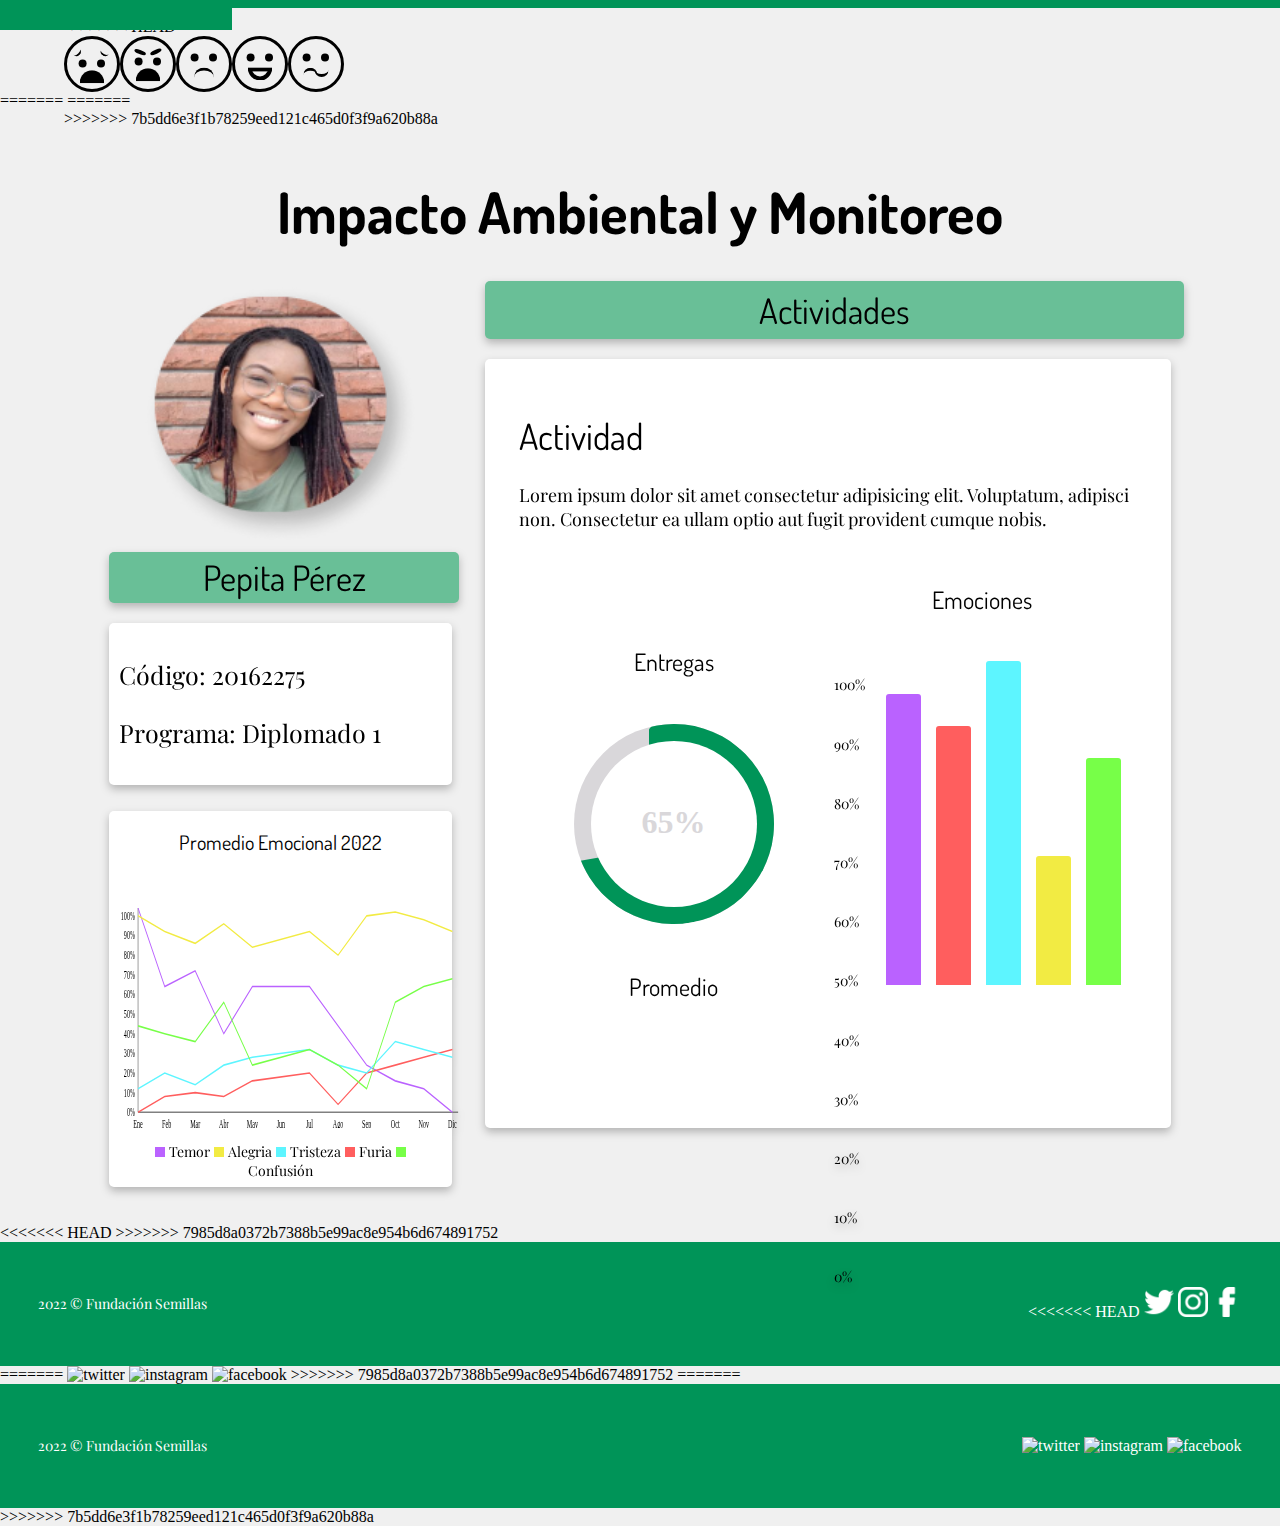
==== commit 2b395529: "Pull de la rama jlbi" ====
--- a/src/diplomado.html
+++ b/src/diplomado.html
@@ -1,5 +1,61 @@
 <!DOCTYPE html>
 <html lang="en">
+<<<<<<< HEAD
+  <head>
+    <meta charset="UTF-8" />
+    <meta http-equiv="X-UA-Compatible" content="IE=edge" />
+    <meta name="viewport" content="width=device-width, initial-scale=1.0" />
+    <link rel="stylesheet" href="style.css" />
+    <title>Fundación semilla</title>
+  </head>
+  <body>
+    <!--Header-->
+    <header>
+      <div class="figure1"></div>
+      <div class="header">
+        <div class="logo">
+<<<<<<< HEAD
+          <img src="../img/logoSWhite.png" alt="Logo fundación semilla" />
+=======
+          <img src="img/logoSWhite.png" alt="Logo fundación semilla" />
+>>>>>>> 7985d8a0372b7388b5e99ac8e954b6d674891752
+        </div>
+        <div class="menu">
+          <span class="line"></span>
+        </div>
+      </div>
+    </header>
+
+    <main>
+<<<<<<< HEAD
+      <!--Emotions faces-->
+      <div class="graphic-emotion-faces">
+        <div class="face">
+          <div class="fear-brows"></div>
+          <div class="eyes"></div>
+          <div class="fear-angry-mouth"></div>
+        </div>
+        <div class="face">
+          <div class="angry-brows"></div>
+          <div class="eyes"></div>
+          <div class="fear-angry-mouth"></div>
+        </div>
+        <div class="face">
+          <div class="eyes"></div>
+          <div class="sad-mouth"></div>
+        </div>
+        <div class="face">
+          <div class="eyes"></div>
+          <div class="happy-mouth"></div>
+        </div>
+        <div class="face">
+          <div class="eyes"></div>
+          <div class="confused-mouth"></div>
+        </div>
+      </div>
+    </main>
+=======
+=======
 
 <head>
   <meta charset="UTF-8" />
@@ -25,6 +81,7 @@
 
   <main>
 
+>>>>>>> 7b5dd6e3f1b78259eed121c465d0f3f9a620b88a
     <div class="container">
       <!--Title-->
       <h2>Impacto Ambiental y Monitoreo</h2>
@@ -251,6 +308,32 @@
     </div>
   </main>
 
+<<<<<<< HEAD
+    <!--Footer-->
+>>>>>>> 7985d8a0372b7388b5e99ac8e954b6d674891752
+    <footer>
+      <div class="rights">
+        <p>2022 © Fundación Semillas</p>
+      </div>
+      <div class="social-media">
+<<<<<<< HEAD
+        <img src="../img/twitter.png" alt="twitter" />
+        <img src="../img/instagram.png" alt="instagram" />
+        <img src="../img/facebook.png" alt="facebook" />
+      </div>
+    </footer>
+  </body>
+</html>
+=======
+        <img src="img/twitter.png" alt="twitter">
+        <img src="img/instagram.png" alt="instagram">
+        <img src="img/facebook.png" alt="facebook">
+      </div>
+    </footer>
+</body>
+</html>
+>>>>>>> 7985d8a0372b7388b5e99ac8e954b6d674891752
+=======
   <!--Footer-->
   <footer>
     <div class="rights">
@@ -264,4 +347,5 @@
   </footer>
 </body>
 
-</html>+</html>
+>>>>>>> 7b5dd6e3f1b78259eed121c465d0f3f9a620b88a
--- a/src/style.css
+++ b/src/style.css
@@ -1,36 +1,222 @@
-@import url('https://fonts.googleapis.com/css2?family=Dosis&family=Playfair+Display&display=swap');
-:root{
---font-title:'Dosis', sans-serif;
---font-paragraph:'Playfair Display', serif;
---color-dark-green:#009458;
---color-light-green:#69BF97;
---color-background:#F0F0F0;
---color-graphic-fear:#BA62FF;
---color-graphic-angry:#FF5E5E;
---color-graphic-sad:#5DF5FF;
---color-graphic-happy:#F2EB43;
---color-graphic-confusion:#77FF48;
---color-average-face-red:#FF0000;
---color-average-face-orange:#FF6B00;
-}
-*{
+@import url("https://fonts.googleapis.com/css2?family=Dosis&family=Playfair+Display&display=swap");
+:root {
+  --font-title: "Dosis", sans-serif;
+  --font-paragraph: "Playfair Display", serif;
+  --color-dark-green: #009458;
+  --color-light-green: #69bf97;
+  --color-background: #f0f0f0;
+  --color-graphic-fear: #ba62ff;
+  --color-graphic-angry: #ff5e5e;
+  --color-graphic-sad: #5df5ff;
+  --color-graphic-happy: #f2eb43;
+  --color-graphic-confusion: #77ff48;
+  --color-average-face-red: #ff0000;
+  --color-average-face-orange: #ff6b00;
+}
+body {
   box-sizing: border-box;
   margin: 0%;
-}
-h1, h2, h3, h4{
+  background-color: var(--color-background);
+}
+h1,
+h2,
+h3,
+h4,
+h6 {
   font-family: var(--font-title);
 }
-p{
+p {
   font-family: var(--font-paragraph);
-}
-
+  font-size: 14px;
+}
+/*Camila-dev*/
+/*Principal*/
+.header {
+  position: absolute;
+  display: flex;
+  flex-direction: row;
+  width: 100%;
+  height: 60px;
+  padding: 1.5% 0;
+  transform: translateY(-200px);
+  background-color: var(--color-dark-green);
+  justify-content: space-between;
+}
+.logo {
+  padding: 1% 0 1% 0;
+  height: 75px;
+  padding-left: 5%;
+  background-color: var(--color-dark-green);
+}
+.logo img {
+  background-color: var(--color-dark-green);
+  width: 100%;
+  height: 100%;
+}
+.menu {
+  background-color: var(--color-dark-green);
+  display: flex;
+  flex-direction: column;
+  justify-content: space-evenly;
+  width: 3rem;
+  height: 50px;
+  margin-right: 5%;
+  cursor: pointer;
+}
+.menu .line {
+  background: white;
+  width: 100%;
+  height: 5px;
+  border-radius: 5%;
+}
+.menu .line::after,
+.menu .line::before {
+  display: inline-block;
+  content: "";
+  background: white;
+  width: 100%;
+  height: 5px;
+  border-radius: 5%;
+}
+.menu .line::before {
+  transform: translateY(70%);
+}
+main {
+  padding: 0 5% 0 5%;
+}
+main h1 {
+  transform: translateY(-70%);
+  text-align: center;
+}
+/*Graduate cards*/
+a {
+  text-decoration: none;
+  color: black;
+}
+a:visited {
+  color: black;
+}
+.cards {
+  position: relative;
+  display: flex;
+  flex-flow: row wrap;
+  justify-content: center;
+}
+.cards .card {
+  width: 330px;
+  text-align: center;
+  background: white;
+  margin: 0 0 5% 2%;
+  box-shadow: 0 12px 16px rgb(0 0 0 / 20%);
+}
+.cards .card p {
+  padding: 0% 3%;
+}
+.cards .card:hover {
+  transform: translateY(-15px);
+  box-shadow: 0 12px 16px rgb(0 0 0 / 20%);
+  cursor: pointer;
+}
+/*Grafico emociones globales*/
+.global-emotions-chart {
+  position: relative;
+  width: 200px;
+  height: 200px;
+  margin: 0 auto 2rem;
+  border-radius: 100%;
+}
+.center-date {
+  background: white;
+  position: absolute;
+  top: 0;
+  left: 0;
+  bottom: 0;
+  right: 0;
+  width: 70px;
+  height: 80px;
+  margin: auto;
+  border-radius: 50%;
+}
+.recorte {
+  border-radius: 50%;
+  clip: rect(0px, 200px, 200px, 100px);
+  height: 100%;
+  position: absolute;
+  width: 100%;
+}
+.piece {
+  border-radius: 50%;
+  clip: rect(0px, 100px, 200px, 0px);
+  height: 100%;
+  position: absolute;
+  width: 100%;
+}
+#fear {
+  transform: rotate(0deg);
+}
+
+#fear .piece {
+  background-color: var(--color-graphic-fear);
+  transform: rotate(18deg);
+}
+#angry {
+  transform: rotate(-18deg);
+}
+#angry .piece {
+  background-color: var(--color-graphic-angry);
+  transform: rotate(16deg);
+}
+#sad {
+  transform: rotate(-60deg);
+}
+#sad .piece {
+  background-color: var(--color-graphic-sad);
+  transform: rotate(40deg);
+}
+#confusion {
+  transform: rotate(192deg);
+}
+#confusion .piece {
+  background-color: var(--color-graphic-confusion);
+  transform: rotate(105deg);
+}
+#happy {
+  transform: rotate(10deg);
+}
+#happy .piece {
+  background-color: var(--color-graphic-happy);
+  transform: rotate(190deg);
+}
+.dots {
+  margin-top: 30%;
+  margin-bottom: 20%;
+  margin-left: 40%;
+  margin-right: 50%;
+  width: 60px;
+  height: 30px;
+  background: radial-gradient(circle closest-side, #009458 90%, #0000) 0% 50%,
+    radial-gradient(circle closest-side, #009458 90%, #0000) 50% 50%,
+    radial-gradient(circle closest-side, #009458 90%, #0000) 100% 50%;
+  background-size: calc(100% / 3) 13.4px;
+  background-repeat: no-repeat;
+  animation: dots 1s infinite linear;
+}
+@keyframes dots {
+  20% {
+    background-position: 0% 0%, 50% 50%, 100% 50%;
+  }
+  40% {
+    background-position: 0% 100%, 50% 0%, 100% 50%;
+  }
+  60% {
+    background-position: 0% 50%, 50% 100%, 100% 0%;
+  }
+  80% {
+    background-position: 0% 50%, 50% 50%, 100% 100%;
+  }
+}
+/*Diplomado*/
 /* JLBI */
-body {
-  background-color: var(--color-background);
-}
-p{
-  font-size: 15px;
-}
 .container {
   text-align: center;
   padding: 0% 5%;
@@ -463,78 +649,150 @@
   .inside-circle::after {
     content: '65%';
   }
-  
   .tag_leyenda{
     width: 35px;
   }
-
-
-}
-
-
-
-
-
-
-.figure1 {
-  position: relative;
-  background: var(--color-dark-green);
-  clip-path: polygon(0% 0%, 100% 0%, 100% 50%, 0% 80%);
-  width: 100%;
-  height: 200px;
-}
-.header {
-  position: absolute;
+}
+.global-emotions {
+  margin: auto;
+  width: 90%;
+  display: flex;
+  flex-flow: row wrap;
+  justify-content: center;
+  align-items: center;
+  padding-bottom: 2%;
+}
+.global-fear-percentage,
+.global-happy-percentage,
+.global-angry-percentage,
+.global-sad-percentage,
+.global-confusion-percentage {
+  width: 10px;
+  height: 10px;
+  font-size: 14px;
+  background: var(--color-graphic-fear);
+}
+.global-happy-percentage {
+  background: var(--color-graphic-happy);
+}
+.global-angry-percentage {
+  background: var(--color-graphic-angry);
+}
+.global-sad-percentage {
+  background: var(--color-graphic-sad);
+}
+.global-confusion-percentage {
+  background: var(--color-graphic-confusion);
+}
+
+/*Bar graphic*/
+.graphic-emotion-faces{
   display: flex;
   flex-direction: row;
-  width: 100%;
-  height: 60px;
-  padding: 1.5% 0;
-  transform: translateY(-200px);
-  background-color: var(--color-dark-green);
-  justify-content: space-between;
-}
-.logo {
-  padding: 1% 0 1% 0;
-  height: 75px;
-  padding-left: 5%;
-  background-color: var(--color-dark-green);
-}
-.logo img {
-  background-color: var(--color-dark-green);
-  width: 100%;
-  height: 100%;
-}
-.menu {
-  background-color: var(--color-dark-green);
-  display: flex;
-  flex-direction: column;
-  justify-content: space-evenly;
-  width: 3rem;
+}
+.face {
+  width: 50px;
   height: 50px;
-  margin-right: 5%;
-  cursor: pointer;
-}
-.menu .line {
-  background: white;
-  width: 100%;
-  height: 5px;
-  border-radius: 5%;
-}
-.menu .line::after,
-.menu .line::before {
-  display: inline-block;
-  content: "";
-  background: white;
-  width: 100%;
-  height: 5px;
-  border-radius: 5%;
-}
-.menu .line::before {
-  transform: translateY(70%);
-}
-
-
+  border: 3px solid black;
+  border-radius: 50%;
+}
+.fear-brows{
+  width: 9px;
+  height:4px;
+  border:2px solid black;
+  border-radius: 0px 0px 60px 60px;
+  border-top:0;
+  border-left:0;
+  border-right: 0;
+  transform:rotate(317deg) translate(-3px, 12px);
+}
+.fear-brows::after{
+  content: '';
+  display: block;
+  width: 9px;
+  height:4px;
+  border:2px solid black;
+  border-radius: 0px 0px 60px 60px;
+  border-top:0;
+  border-left:0;
+  border-right: 0;
+  transform:rotate(70deg) translate(24px, -12px);
+}
+.eyes{
+  transform: translate(0.725rem, 0.9rem);
+  width:.5rem;
+  height:.5rem;
+  background: black;
+  border-radius: 100%;
+}
+.eyes::before{
+  display: block;
+  content: '';
+  transform: translateX(1.15rem);
+  width:.5rem;
+  height:.5rem;
+  background: black;
+  border-radius: 50%;
+}
+.fear-angry-mouth {
+  margin: auto;
+  width: 1rem;
+  height: .3rem;
+  transform: translateY(1.075rem);
+  border: 4px solid black;
+  background: black;
+  border-radius: 100px 100px 0px 0px;
+}
+.angry-brows{
+  width: 12px;
+  height: 4px;
+  background-color: black;
+  border-radius: 45%;
+  transform: rotate(21deg)translate(0.9rem, 0.4rem);
+}
+.angry-brows::after{
+  content: '';
+  display: block;
+  width: 12px;
+  height: 4px;
+  background-color: black;
+  border-radius: 45%;
+  transform: rotate(314deg)translate(0.9rem, 0.4rem);
+}
+.sad-mouth{
+  margin: auto;
+  width: 1.3rem;
+  height: 1rem;
+  transform: translateY(1.275rem);
+  border-top: 3px solid black;
+  border-radius: 100px 100px 0px 0px;
+}
+.happy-mouth{
+  margin: auto;
+  width: 1rem;
+  height: .3rem;
+  transform: translateY(1.275rem);
+  border: 4px solid black;
+  border-radius: 0px 0px 100px 100px;
+}
+.confused-mouth{
+  margin: auto;
+  width: .9rem;
+  height: 1rem;
+  transform: translate(-0.35rem,1.3rem);
+  border-top: 3px solid black;
+  border-radius: 100px 100px 0px 0px;
+}
+.confused-mouth::after{
+  content: '';
+  display: block;
+  margin: auto;
+  width: .9rem;
+  height: 1rem;
+  transform: translate(.7rem,-.8rem);
+  border-bottom: 3px solid black;
+  border-radius: 0px 0px 100px 100px;
+}
 /*Footer*/
 footer{
   background: var(--color-dark-green);
@@ -542,11 +800,9 @@
   flex-direction: row;
   justify-content: space-between;
   align-items: center;
-  padding: 3% ;
+  padding: 3%;
   color: white;
 }
-.social-media img{
+.social-media img {
   width: 30px;
 }
-
-
--- a/src/style.css
+++ b/src/style.css
@@ -1,36 +1,222 @@
-@import url('https://fonts.googleapis.com/css2?family=Dosis&family=Playfair+Display&display=swap');
-:root{
---font-title:'Dosis', sans-serif;
---font-paragraph:'Playfair Display', serif;
---color-dark-green:#009458;
---color-light-green:#69BF97;
---color-background:#F0F0F0;
---color-graphic-fear:#BA62FF;
---color-graphic-angry:#FF5E5E;
---color-graphic-sad:#5DF5FF;
---color-graphic-happy:#F2EB43;
---color-graphic-confusion:#77FF48;
---color-average-face-red:#FF0000;
---color-average-face-orange:#FF6B00;
-}
-*{
+@import url("https://fonts.googleapis.com/css2?family=Dosis&family=Playfair+Display&display=swap");
+:root {
+  --font-title: "Dosis", sans-serif;
+  --font-paragraph: "Playfair Display", serif;
+  --color-dark-green: #009458;
+  --color-light-green: #69bf97;
+  --color-background: #f0f0f0;
+  --color-graphic-fear: #ba62ff;
+  --color-graphic-angry: #ff5e5e;
+  --color-graphic-sad: #5df5ff;
+  --color-graphic-happy: #f2eb43;
+  --color-graphic-confusion: #77ff48;
+  --color-average-face-red: #ff0000;
+  --color-average-face-orange: #ff6b00;
+}
+body {
   box-sizing: border-box;
   margin: 0%;
-}
-h1, h2, h3, h4{
+  background-color: var(--color-background);
+}
+h1,
+h2,
+h3,
+h4,
+h6 {
   font-family: var(--font-title);
 }
-p{
+p {
   font-family: var(--font-paragraph);
-}
-
+  font-size: 14px;
+}
+/*Camila-dev*/
+/*Principal*/
+.header {
+  position: absolute;
+  display: flex;
+  flex-direction: row;
+  width: 100%;
+  height: 60px;
+  padding: 1.5% 0;
+  transform: translateY(-200px);
+  background-color: var(--color-dark-green);
+  justify-content: space-between;
+}
+.logo {
+  padding: 1% 0 1% 0;
+  height: 75px;
+  padding-left: 5%;
+  background-color: var(--color-dark-green);
+}
+.logo img {
+  background-color: var(--color-dark-green);
+  width: 100%;
+  height: 100%;
+}
+.menu {
+  background-color: var(--color-dark-green);
+  display: flex;
+  flex-direction: column;
+  justify-content: space-evenly;
+  width: 3rem;
+  height: 50px;
+  margin-right: 5%;
+  cursor: pointer;
+}
+.menu .line {
+  background: white;
+  width: 100%;
+  height: 5px;
+  border-radius: 5%;
+}
+.menu .line::after,
+.menu .line::before {
+  display: inline-block;
+  content: "";
+  background: white;
+  width: 100%;
+  height: 5px;
+  border-radius: 5%;
+}
+.menu .line::before {
+  transform: translateY(70%);
+}
+main {
+  padding: 0 5% 0 5%;
+}
+main h1 {
+  transform: translateY(-70%);
+  text-align: center;
+}
+/*Graduate cards*/
+a {
+  text-decoration: none;
+  color: black;
+}
+a:visited {
+  color: black;
+}
+.cards {
+  position: relative;
+  display: flex;
+  flex-flow: row wrap;
+  justify-content: center;
+}
+.cards .card {
+  width: 330px;
+  text-align: center;
+  background: white;
+  margin: 0 0 5% 2%;
+  box-shadow: 0 12px 16px rgb(0 0 0 / 20%);
+}
+.cards .card p {
+  padding: 0% 3%;
+}
+.cards .card:hover {
+  transform: translateY(-15px);
+  box-shadow: 0 12px 16px rgb(0 0 0 / 20%);
+  cursor: pointer;
+}
+/*Grafico emociones globales*/
+.global-emotions-chart {
+  position: relative;
+  width: 200px;
+  height: 200px;
+  margin: 0 auto 2rem;
+  border-radius: 100%;
+}
+.center-date {
+  background: white;
+  position: absolute;
+  top: 0;
+  left: 0;
+  bottom: 0;
+  right: 0;
+  width: 70px;
+  height: 80px;
+  margin: auto;
+  border-radius: 50%;
+}
+.recorte {
+  border-radius: 50%;
+  clip: rect(0px, 200px, 200px, 100px);
+  height: 100%;
+  position: absolute;
+  width: 100%;
+}
+.piece {
+  border-radius: 50%;
+  clip: rect(0px, 100px, 200px, 0px);
+  height: 100%;
+  position: absolute;
+  width: 100%;
+}
+#fear {
+  transform: rotate(0deg);
+}
+
+#fear .piece {
+  background-color: var(--color-graphic-fear);
+  transform: rotate(18deg);
+}
+#angry {
+  transform: rotate(-18deg);
+}
+#angry .piece {
+  background-color: var(--color-graphic-angry);
+  transform: rotate(16deg);
+}
+#sad {
+  transform: rotate(-60deg);
+}
+#sad .piece {
+  background-color: var(--color-graphic-sad);
+  transform: rotate(40deg);
+}
+#confusion {
+  transform: rotate(192deg);
+}
+#confusion .piece {
+  background-color: var(--color-graphic-confusion);
+  transform: rotate(105deg);
+}
+#happy {
+  transform: rotate(10deg);
+}
+#happy .piece {
+  background-color: var(--color-graphic-happy);
+  transform: rotate(190deg);
+}
+.dots {
+  margin-top: 30%;
+  margin-bottom: 20%;
+  margin-left: 40%;
+  margin-right: 50%;
+  width: 60px;
+  height: 30px;
+  background: radial-gradient(circle closest-side, #009458 90%, #0000) 0% 50%,
+    radial-gradient(circle closest-side, #009458 90%, #0000) 50% 50%,
+    radial-gradient(circle closest-side, #009458 90%, #0000) 100% 50%;
+  background-size: calc(100% / 3) 13.4px;
+  background-repeat: no-repeat;
+  animation: dots 1s infinite linear;
+}
+@keyframes dots {
+  20% {
+    background-position: 0% 0%, 50% 50%, 100% 50%;
+  }
+  40% {
+    background-position: 0% 100%, 50% 0%, 100% 50%;
+  }
+  60% {
+    background-position: 0% 50%, 50% 100%, 100% 0%;
+  }
+  80% {
+    background-position: 0% 50%, 50% 50%, 100% 100%;
+  }
+}
+/*Diplomado*/
 /* JLBI */
-body {
-  background-color: var(--color-background);
-}
-p{
-  font-size: 15px;
-}
 .container {
   text-align: center;
   padding: 0% 5%;
@@ -463,78 +649,150 @@
   .inside-circle::after {
     content: '65%';
   }
-  
   .tag_leyenda{
     width: 35px;
   }
-
-
-}
-
-
-
-
-
-
-.figure1 {
-  position: relative;
-  background: var(--color-dark-green);
-  clip-path: polygon(0% 0%, 100% 0%, 100% 50%, 0% 80%);
-  width: 100%;
-  height: 200px;
-}
-.header {
-  position: absolute;
+}
+.global-emotions {
+  margin: auto;
+  width: 90%;
+  display: flex;
+  flex-flow: row wrap;
+  justify-content: center;
+  align-items: center;
+  padding-bottom: 2%;
+}
+.global-fear-percentage,
+.global-happy-percentage,
+.global-angry-percentage,
+.global-sad-percentage,
+.global-confusion-percentage {
+  width: 10px;
+  height: 10px;
+  font-size: 14px;
+  background: var(--color-graphic-fear);
+}
+.global-happy-percentage {
+  background: var(--color-graphic-happy);
+}
+.global-angry-percentage {
+  background: var(--color-graphic-angry);
+}
+.global-sad-percentage {
+  background: var(--color-graphic-sad);
+}
+.global-confusion-percentage {
+  background: var(--color-graphic-confusion);
+}
+
+/*Bar graphic*/
+.graphic-emotion-faces{
   display: flex;
   flex-direction: row;
-  width: 100%;
-  height: 60px;
-  padding: 1.5% 0;
-  transform: translateY(-200px);
-  background-color: var(--color-dark-green);
-  justify-content: space-between;
-}
-.logo {
-  padding: 1% 0 1% 0;
-  height: 75px;
-  padding-left: 5%;
-  background-color: var(--color-dark-green);
-}
-.logo img {
-  background-color: var(--color-dark-green);
-  width: 100%;
-  height: 100%;
-}
-.menu {
-  background-color: var(--color-dark-green);
-  display: flex;
-  flex-direction: column;
-  justify-content: space-evenly;
-  width: 3rem;
+}
+.face {
+  width: 50px;
   height: 50px;
-  margin-right: 5%;
-  cursor: pointer;
-}
-.menu .line {
-  background: white;
-  width: 100%;
-  height: 5px;
-  border-radius: 5%;
-}
-.menu .line::after,
-.menu .line::before {
-  display: inline-block;
-  content: "";
-  background: white;
-  width: 100%;
-  height: 5px;
-  border-radius: 5%;
-}
-.menu .line::before {
-  transform: translateY(70%);
-}
-
-
+  border: 3px solid black;
+  border-radius: 50%;
+}
+.fear-brows{
+  width: 9px;
+  height:4px;
+  border:2px solid black;
+  border-radius: 0px 0px 60px 60px;
+  border-top:0;
+  border-left:0;
+  border-right: 0;
+  transform:rotate(317deg) translate(-3px, 12px);
+}
+.fear-brows::after{
+  content: '';
+  display: block;
+  width: 9px;
+  height:4px;
+  border:2px solid black;
+  border-radius: 0px 0px 60px 60px;
+  border-top:0;
+  border-left:0;
+  border-right: 0;
+  transform:rotate(70deg) translate(24px, -12px);
+}
+.eyes{
+  transform: translate(0.725rem, 0.9rem);
+  width:.5rem;
+  height:.5rem;
+  background: black;
+  border-radius: 100%;
+}
+.eyes::before{
+  display: block;
+  content: '';
+  transform: translateX(1.15rem);
+  width:.5rem;
+  height:.5rem;
+  background: black;
+  border-radius: 50%;
+}
+.fear-angry-mouth {
+  margin: auto;
+  width: 1rem;
+  height: .3rem;
+  transform: translateY(1.075rem);
+  border: 4px solid black;
+  background: black;
+  border-radius: 100px 100px 0px 0px;
+}
+.angry-brows{
+  width: 12px;
+  height: 4px;
+  background-color: black;
+  border-radius: 45%;
+  transform: rotate(21deg)translate(0.9rem, 0.4rem);
+}
+.angry-brows::after{
+  content: '';
+  display: block;
+  width: 12px;
+  height: 4px;
+  background-color: black;
+  border-radius: 45%;
+  transform: rotate(314deg)translate(0.9rem, 0.4rem);
+}
+.sad-mouth{
+  margin: auto;
+  width: 1.3rem;
+  height: 1rem;
+  transform: translateY(1.275rem);
+  border-top: 3px solid black;
+  border-radius: 100px 100px 0px 0px;
+}
+.happy-mouth{
+  margin: auto;
+  width: 1rem;
+  height: .3rem;
+  transform: translateY(1.275rem);
+  border: 4px solid black;
+  border-radius: 0px 0px 100px 100px;
+}
+.confused-mouth{
+  margin: auto;
+  width: .9rem;
+  height: 1rem;
+  transform: translate(-0.35rem,1.3rem);
+  border-top: 3px solid black;
+  border-radius: 100px 100px 0px 0px;
+}
+.confused-mouth::after{
+  content: '';
+  display: block;
+  margin: auto;
+  width: .9rem;
+  height: 1rem;
+  transform: translate(.7rem,-.8rem);
+  border-bottom: 3px solid black;
+  border-radius: 0px 0px 100px 100px;
+}
 /*Footer*/
 footer{
   background: var(--color-dark-green);
@@ -542,11 +800,9 @@
   flex-direction: row;
   justify-content: space-between;
   align-items: center;
-  padding: 3% ;
+  padding: 3%;
   color: white;
 }
-.social-media img{
+.social-media img {
   width: 30px;
 }
-
-
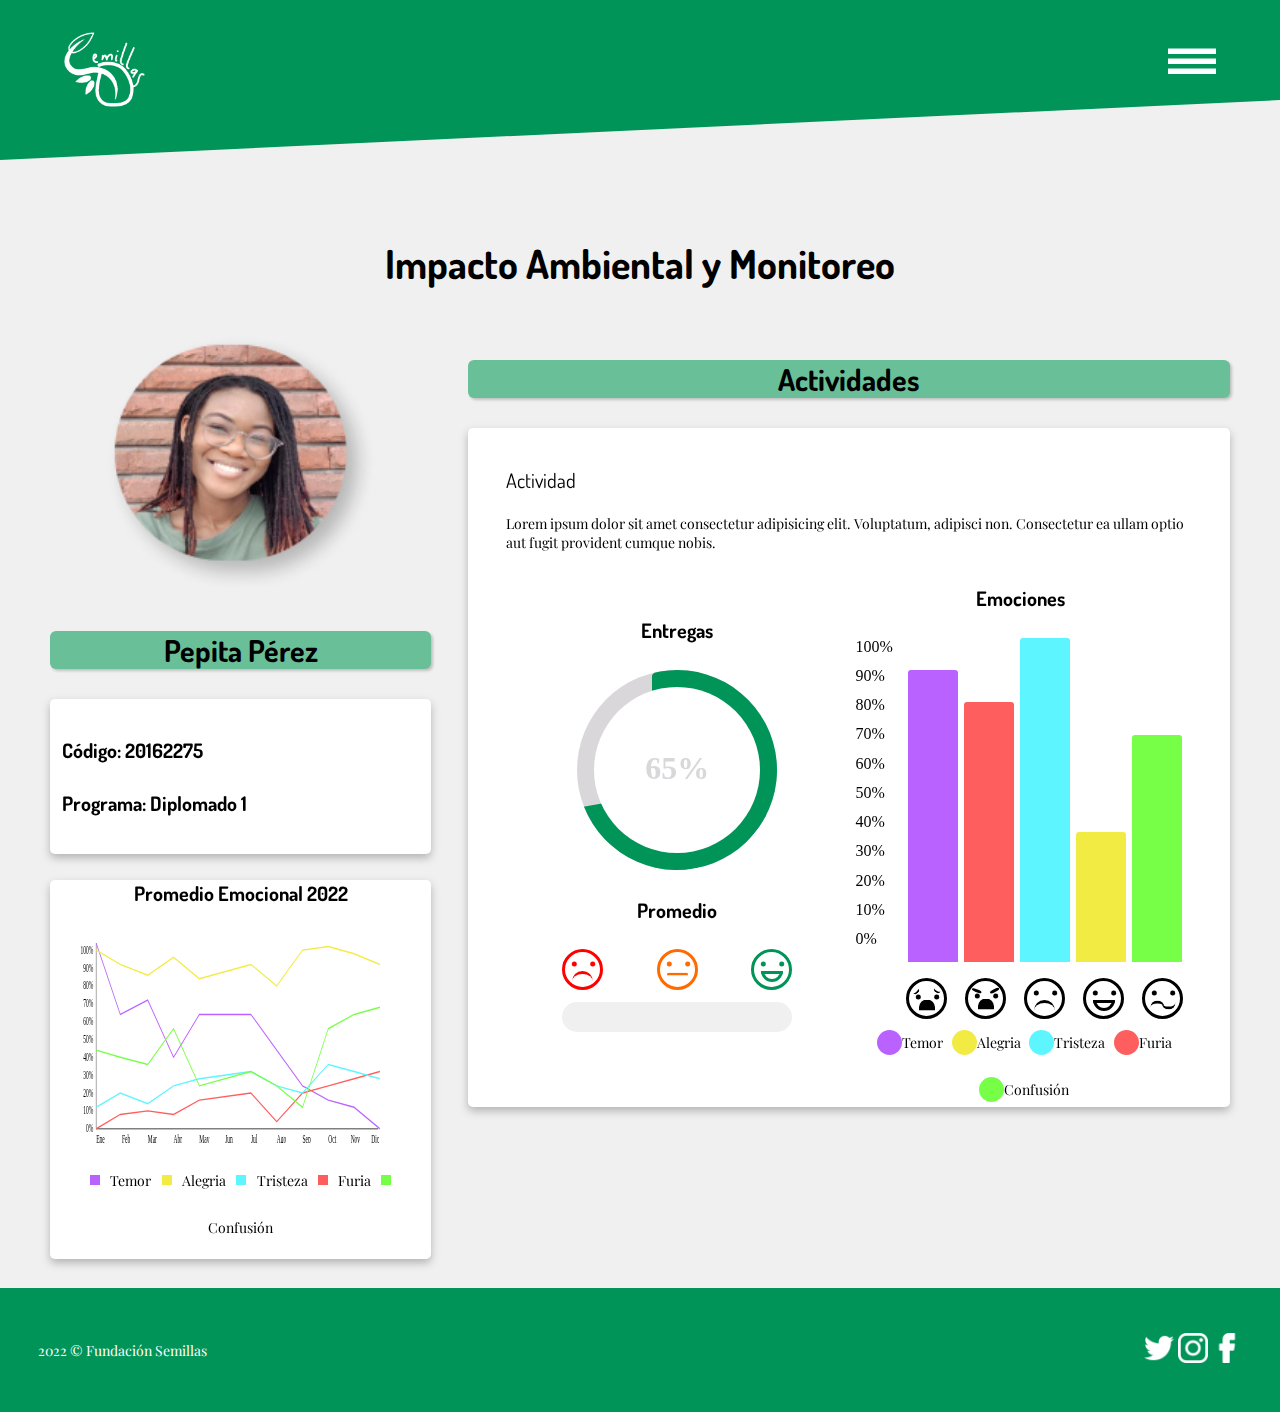
==== commit d8373086: "Ajuste de estilos, animación para titulos,ajuste y creación de modal para grafica" ====
--- a/src/diplomado.html
+++ b/src/diplomado.html
@@ -1,6 +1,5 @@
 <!DOCTYPE html>
 <html lang="en">
-<<<<<<< HEAD
   <head>
     <meta charset="UTF-8" />
     <meta http-equiv="X-UA-Compatible" content="IE=edge" />
@@ -14,101 +13,91 @@
       <div class="figure1"></div>
       <div class="header">
         <div class="logo">
-<<<<<<< HEAD
           <img src="../img/logoSWhite.png" alt="Logo fundación semilla" />
-=======
-          <img src="img/logoSWhite.png" alt="Logo fundación semilla" />
->>>>>>> 7985d8a0372b7388b5e99ac8e954b6d674891752
         </div>
         <div class="menu">
+          <a href="#modal" id="show-modal">
           <span class="line"></span>
+          <span class="line"></span>
+          <span class="line"></span>
+          </a>
         </div>
       </div>
     </header>
-
-    <main>
-<<<<<<< HEAD
-      <!--Emotions faces-->
-      <div class="graphic-emotion-faces">
-        <div class="face">
-          <div class="fear-brows"></div>
-          <div class="eyes"></div>
-          <div class="fear-angry-mouth"></div>
-        </div>
-        <div class="face">
-          <div class="angry-brows"></div>
-          <div class="eyes"></div>
-          <div class="fear-angry-mouth"></div>
-        </div>
-        <div class="face">
-          <div class="eyes"></div>
-          <div class="sad-mouth"></div>
-        </div>
-        <div class="face">
-          <div class="eyes"></div>
-          <div class="happy-mouth"></div>
-        </div>
-        <div class="face">
-          <div class="eyes"></div>
-          <div class="confused-mouth"></div>
-        </div>
-      </div>
-    </main>
-=======
-=======
-
-<head>
-  <meta charset="UTF-8" />
-  <meta http-equiv="X-UA-Compatible" content="IE=edge" />
-  <meta name="viewport" content="width=device-width, initial-scale=1.0" />
-  <link rel="stylesheet" href="style.css" />
-  <title>Fundación semilla</title>
-</head>
-
-<body>
-  <!--Header-->
-  <header>
-    <div class="figure1"></div>
-    <div class="header">
-      <div class="logo">
-        <img src="img/logoSWhite.png" alt="Logo fundación semilla" />
-      </div>
-      <div class="menu">
-        <span class="line"></span>
-      </div>
-    </div>
-  </header>
-
-  <main>
-
->>>>>>> 7b5dd6e3f1b78259eed121c465d0f3f9a620b88a
-    <div class="container">
+    <main class="container">
       <!--Title-->
-      <h2>Impacto Ambiental y Monitoreo</h2>
+      <h2 class="tittle-effect">Impacto Ambiental y Monitoreo</h2>
       <!--Contenido-->
       <div class="content">
         <!--Student-->
         <div class="student col-xl-33">
-          <img src="../img/image 19.png" alt="photo" class="photo">
-          <h3 class="border title-secondary">Pepita Pérez</h3>
+          <img src="../img/image 19.png" alt="photo" class="photo" />
+          <div class="btn-modal"> <!-- Modal Estudiantes -->
+            <section class="modal">
+              <a href="#modal-3" id="show-modal"><h3>Pepita Pérez</h3></a>
+              <aside id="modal-3" class="modal-in">
+                <div class="content-modal">
+                  <div>
+                    <a href="#" class="close-modal"><h3>X</h3></a>
+                    <h2>Estudiantes</h2>
+                  </div>
+                  <article class="article-modal">
+                    <ul class="ul-modal">
+                      <li class="li-modal-list-first">
+                        <a href="#"  class="li-modal">Pepita Pérez
+                          <img src="../img/image 20.png" class="li-modal-img" alt="" width="100px">
+                        </a>
+                      </li>
+                      <li class="li-modal-list">
+                        <a href="#"  class="li-modal">Pepito Pérez
+                          <img src="../img/image 38.png" class="li-modal-img" alt="" width="100px">
+                        </a>
+                      </li>
+                      <li class="li-modal-list">
+                        <a href="#"  class="li-modal">Pepita Pérez
+                          <img src="../img/image 43.png" class="li-modal-img" alt="" width="100px">
+                        </a>
+                      </li>
+                      <li class="li-modal-list">
+                        <a href="#"  class="li-modal">Pepito Pérez
+                          <img src="../img/image 47.png" class="li-modal-img" alt="" width="100px">
+                        </a>
+                      </li>
+                      <li class="li-modal-list">
+                        <a href="#"  class="li-modal">Pepita Pérez
+                          <img src="../img/image 45.png" class="li-modal-img" alt="" width="100px">
+                        </a>
+                      </li>
+                      <li class="li-modal-list">
+                        <a href="#"  class="li-modal">Pepito Pérez
+                          <img src="../img/image 46.png" class="li-modal-img" alt="" width="100px">
+                        </a>
+                      </li>
+                    </ul>
+                  </article>
+                </div>
+                <a href="#" class="btn-close-modal"></a>
+              </aside>
+            </section>
+          </div>
           <div class="border bg-white student-info">
-            <p>Código: 20162275</p>
-            <p>Programa: Diplomado 1</p>
+            <h4>Código: 20162275</h4>
+            <h4>Programa: Diplomado 1</h4>
           </div>
           <!--Diagrama de líneas-->
-          <div class="border bg-white line-graph">
+          <a href="#modal-4" id="show-modal">
+            <div class="border bg-white">
             <h4>Promedio Emocional 2022</h4>
-            <div class="slds-p-top--medium">
+            <div class="line-graphic">
               <div>
-                <svg viewBox="0 0 900 280" preserveAspectRatio="none"
+                <svg viewBox="0 0 1000 280" preserveAspectRatio="none"
                   class="quiz-graph">
-                  <polyline fill="none" stroke="gray" stroke-width="2" points="
-                      50,0
-                      50,260                      ">
+                  <polyline fill="none" stroke="gray" stroke-width="2" points="50,0 
+                  50,260">
                   </polyline>
                   <polyline fill="none" stroke="gray" stroke-width="2" points="
                       50,260
-                      890,260                      ">
+                      870,260 ">
                   </polyline>
                   <g class="x-labels">
                     <text x="50" y="280">Ene</text>
@@ -121,8 +110,8 @@
                     <text x="575" y="280">Ago</text>
                     <text x="650" y="280">Sep</text>
                     <text x="725" y="280">Oct</text>
-                    <text x="800" y="280">Nov</text>
-                    <text x="875" y="280">Dic</text>
+                    <text x="790" y="280">Nov</text>
+                    <text x="850" y="280">Dic</text>
                   </g>
                   <g class="y-labels">
                     <text x="42" y="15">100%</text>
@@ -216,16 +205,179 @@
               <span class="global-sad-percentage"></span><p>Tristeza</p>
               <span class="global-angry-percentage"></span><p>Furia</p>
               <span class="global-confusion-percentage"></span><p>Confusión</p>
+            </div>          
             </div>
+          </a>
+          <section class="modal">
+            <aside id="modal-4" class="modal-in">
+              <div class="content-line-graphic">
+                <div>
+                  <a href="#" class="close-modal"><h3>X</h3></a>
+                  <h2>Promedio emocional 2022</h2>
+                </div>
+                <article class="article-modal">
+                  <div>
+                    <h4>Promedio Emocional 2022</h4>
+                    <div class="line-graphic">
+                      <div>
+                        <svg viewBox="0 0 1000 280" preserveAspectRatio="none"
+                          class="quiz-graph">
+                          <polyline fill="none" stroke="gray" stroke-width="2" points="50,0 
+                          50,260">
+                          </polyline>
+                          <polyline fill="none" stroke="gray" stroke-width="2" points="
+                              50,260
+                              870,260 ">
+                          </polyline>
+                          <g class="x-labels">
+                            <text x="50" y="280">Ene</text>
+                            <text x="125" y="280">Feb</text>
+                            <text x="200" y="280">Mar</text>
+                            <text x="275" y="280">Abr</text>
+                            <text x="350" y="280">May</text>
+                            <text x="425" y="280">Jun</text>
+                            <text x="500" y="280">Jul</text>
+                            <text x="575" y="280">Ago</text>
+                            <text x="650" y="280">Sep</text>
+                            <text x="725" y="280">Oct</text>
+                            <text x="790" y="280">Nov</text>
+                            <text x="850" y="280">Dic</text>
+                          </g>
+                          <g class="y-labels">
+                            <text x="42" y="15">100%</text>
+                            <text x="42" y="40">90%</text>
+                            <text x="42" y="65">80%</text>
+                            <text x="42" y="90">70%</text>
+                            <text x="42" y="115">60%</text>
+                            <text x="42" y="140">50%</text>
+                            <text x="42" y="165">40%</text>
+                            <text x="42" y="190">30%</text>
+                            <text x="42" y="215">20%</text>
+                            <text x="42" y="240">10%</text>
+                            <text x="42" y="265">0%</text>
+                          </g>
+                          <polyline fill="none" stroke="#BA62FF" stroke-width="2" points="
+                              50,0
+                              120,100
+                              200,80
+                              275,160
+                              350,100
+                              500,100
+                              575,150
+                              650,200
+                              725,220
+                              800,230
+                              875,260
+                              ">
+                          </polyline>
+                          <polyline fill="none" stroke="#FF5E5E" stroke-width="2" points="
+                              50,260
+                              120,240
+                              200,235
+                              275,240
+                              350,220
+                              500,210
+                              575,250
+                              650,210
+                              725,200
+                              800,190
+                              875,180
+                              ">
+                          </polyline>
+                          <polyline fill="none" stroke="#5DF5FF" stroke-width="2" points="
+                              50,230
+                              120,210
+                              200,225
+                              275,200
+                              350,190
+                              500,180
+                              575,200
+                              650,210
+                              725,170
+                              800,180
+                              875,190
+                              ">
+                          </polyline>
+                          <polyline fill="none" stroke="#F2EB43" stroke-width="2" points="
+                              50,10
+                              120,30
+                              200,45
+                              275,20
+                              350,50
+                              500,30
+                              575,60
+                              650,10
+                              725,5
+                              800,15
+                              875,30
+                              ">
+                          </polyline>
+                          <polyline fill="none" stroke="#77FF48" stroke-width="2" points="
+                              50,150
+                              120,160
+                              200,170
+                              275,120
+                              350,200
+                              500,180
+                              575,200
+                              650,230
+                              725,120
+                              800,100
+                              875,90
+                              ">
+                          </polyline>
+                        </svg>
+                      </div>
+                    </div>
+                    <div class="global-emotions">
+                      <span class="global-fear-percentage"></span><p>Temor</p>
+                      <span class="global-happy-percentage"></span><p>Alegria</p>
+                      <span class="global-sad-percentage"></span><p>Tristeza</p>
+                      <span class="global-angry-percentage"></span><p>Furia</p>
+                      <span class="global-confusion-percentage"></span><p>Confusión</p>
+                    </div>          
+                    </div>
+                </article>
+              </div>
+              <a href="#" class="btn-close-modal"></a>
+            </aside>
+          </section>
+        </div>
+        <!--Activities-->  
+        <div class="activities col-xl-66">
+          <div class="btn-modal"> <!-- Modal Actividades -->
+            <section class="modal">
+              <a href="#modal-2" id="show-modal"><h3>Actividades</h3></a>
+              <aside id="modal-2" class="modal-in">
+                <div class="content-modal">
+                  <div>
+                    <a href="#" class="close-modal"><h3>X</h3></a>
+                    <h2>Actividades</h2>
+                  </div>
+                  <article class="article-modal">
+                    <ul class="ul-modal">
+                      <li class="li-modal-list-first"><a href="#"  class="li-modal">Actividad 1</a></li>
+                      <li class="li-modal-list"><a href="#"  class="li-modal">Actividad 1</a></li>
+                      <li class="li-modal-list"><a href="#"  class="li-modal">Actividad 1</a></li>
+                      <li class="li-modal-list"><a href="#"  class="li-modal">Actividad 1</a></li>
+                      <li class="li-modal-list"><a href="#"  class="li-modal">Actividad 1</a></li>
+                      <li class="li-modal-list"><a href="#"  class="li-modal">Actividad 1</a></li>
+                      <li class="li-modal-list"><a href="#"  class="li-modal">Actividad 1</a></li>
+                      <li class="li-modal-list"><a href="#"  class="li-modal">Actividad 1</a></li>
+                    </ul>
+                  </article>
+                </div>
+                <a href="#" class="btn-close-modal"></a>
+              </aside>
+            </section>
           </div>
-        </div>
-        <!--Activities-->
-        <div class="activities col-xl-66">
-          <h3 class="border title-secondary">Actividades</h3>
           <div class="border bg-white activities-info">
             <h3>Actividad</h3>
-            <p>Lorem ipsum dolor sit amet consectetur adipisicing elit. Voluptatum, adipisci non. Consectetur ea ullam
-              optio aut fugit provident cumque nobis.</p>
+            <p>
+              Lorem ipsum dolor sit amet consectetur adipisicing elit.
+              Voluptatum, adipisci non. Consectetur ea ullam optio aut fugit
+              provident cumque nobis.
+            </p>
             <div class="col-xs-100 col-md-50 col-xl-50">
               <h4>Entregas</h4>
               <!--Circulo-->
@@ -241,9 +393,24 @@
                 </div>
               </div>
               <h4>Promedio</h4>
-              <img src="../img/Rectangle 53.png" alt="" width="100%">
+              <div class="average">
+                <div class="average-face">
+                  <div class="sad-red">
+                    <div class="eyes"></div>
+                    <div class="sad-mouth"></div>
+                  </div>
+                  <div class="neutral-orange">
+                    <div class="eyes"></div>
+                    <div class="neutral-mouth"></div>
+                  </div>
+                  <div class="happy-green">
+                    <div class="eyes"></div>
+                    <div class="happy-mouth"></div>
+                  </div>
+              </div>
+              <div class="progress-bar"></div>
+              </div>
             </div>
-
             <div class="col-xs-100 col-md-50 col-xl-50">
               <h4>Emociones</h4>
               <!-- Diagrama de Barras -->
@@ -280,43 +447,91 @@
                     </div>
                     <div class="tag_board">
                       <div class="sub_tag_board">
-                        <p>100%</p>
-                        <p>90%</p>
-                        <p>80%</p>
-                        <p>70%</p>
-                        <p>60%</p>
-                        <p>50%</p>
-                        <p>40%</p>
-                        <p>30%</p>
-                        <p>20%</p>
-                        <p>10%</p>
-                        <p>0%</p>
-                      </div>
-                    </div>
-                  </div>
+                        <div>100%</div>
+                        <div>90%</div>
+                        <div>80%</div>
+                        <div>70%</div>
+                        <div>60%</div>
+                        <div>50%</div>
+                        <div>40%</div>
+                        <div>30%</div>
+                        <div>20%</div>
+                        <div>10%</div>
+                        <div>0%</div>
+                      </div>
+                    </div>
+                  </div>
+                  <!--Emotions faces-->
+                  <div class="graphic-emotion-faces">
+                    <div class="face fear">
+                      <div class="fear-brows"></div>
+                      <div class="eyes"></div>
+                      <div class="fear-angry-mouth"></div>
+                    </div>
+                    <div class="face angry">
+                      <div class="angry-brows"></div>
+                      <div class="eyes"></div>
+                      <div class="fear-angry-mouth"></div>
+                    </div>
+                    <div class="face sad">
+                      <div class="eyes"></div>
+                      <div class="sad-mouth"></div>
+                    </div>
+                    <div class="face happy">
+                      <div class="eyes"></div>
+                      <div class="happy-mouth"></div>
+                    </div>
+                    <div class="face confused">
+                      <div class="eyes"></div>
+                      <div class="confused-mouth"></div>
+                    </div>
+                  </div>
+                  <div class="indicator-graphic-emotion-faces">
+                    <span class="fear-bar"></span><p>Temor</p>
+                    <span class="happy-bar"></span><p>Alegria</p>
+                    <span class="sad-bar"></span><p>Tristeza</p>
+                    <span class="angry-bar"></span><p>Furia</p>
+                    <span class="confusion-bar"></span><p>Confusión</p>
                 </div>
-                <div>
-
                 </div>
+                <div></div>
               </div>
-
-
             </div>
           </div>
         </div>
       </div>
+      <section class="modal"> <!--Modal menú-->
+        <aside id="modal" class="modal-in">
+          <div class="content-modal">
+            <div>
+              <a href="#" class="close-modal"><h3>X</h3></a>
+              <h2>Menú</h2>
+            </div>
+            <article class="article-modal">
+              <ul class="ul-modal">
+                <li class="li-modal-list-first"><a href="../index.html"  class="li-modal">Inicio</a></li>
+                <li class="li-modal-list"><a href="index.html"  class="li-modal">Diplomados</a></li>
+                <li class="li-modal-list"><a href="../src/diplomado.html"  class="li-modal">Estudiantes</a></li>
+                <li class="li-modal-list"><a href="#"  class="li-modal">Maestros</a></li>
+                <li class="li-modal-list"><a href="#"  class="li-modal">Circulares</a></li>
+                <li class="li-modal-list"><a href="#"  class="li-modal">Informes</a></li>
+                <li class="li-modal-list"><a href="#"  class="li-modal">Horarios</a></li>
+                <li class="li-modal-list"><a href="#"  class="li-modal">Documentacion</a></li>
+              </ul>
+            </article>
+          </div>
+          <a href="#" class="btn-close-modal"></a>
+        </aside>
+      </section>
+    </main>
     </div>
   </main>
-
-<<<<<<< HEAD
     <!--Footer-->
->>>>>>> 7985d8a0372b7388b5e99ac8e954b6d674891752
     <footer>
       <div class="rights">
         <p>2022 © Fundación Semillas</p>
       </div>
       <div class="social-media">
-<<<<<<< HEAD
         <img src="../img/twitter.png" alt="twitter" />
         <img src="../img/instagram.png" alt="instagram" />
         <img src="../img/facebook.png" alt="facebook" />
@@ -324,28 +539,5 @@
     </footer>
   </body>
 </html>
-=======
-        <img src="img/twitter.png" alt="twitter">
-        <img src="img/instagram.png" alt="instagram">
-        <img src="img/facebook.png" alt="facebook">
-      </div>
-    </footer>
-</body>
-</html>
->>>>>>> 7985d8a0372b7388b5e99ac8e954b6d674891752
-=======
-  <!--Footer-->
-  <footer>
-    <div class="rights">
-      <p>2022 © Fundación Semillas</p>
-    </div>
-    <div class="social-media">
-      <img src="img/twitter.png" alt="twitter">
-      <img src="img/instagram.png" alt="instagram">
-      <img src="img/facebook.png" alt="facebook">
-    </div>
-  </footer>
-</body>
 
-</html>
->>>>>>> 7b5dd6e3f1b78259eed121c465d0f3f9a620b88a
+
--- a/src/style.css
+++ b/src/style.css
@@ -12,25 +12,66 @@
   --color-graphic-confusion: #77ff48;
   --color-average-face-red: #ff0000;
   --color-average-face-orange: #ff6b00;
+  --b_m: none;
 }
 body {
   box-sizing: border-box;
   margin: 0%;
   background-color: var(--color-background);
 }
-h1,
-h2,
-h3,
-h4,
-h6 {
+h1,h2,h3,h4,h6 {
   font-family: var(--font-title);
+}
+h1{
+  font-size: 50px;
+}
+h2{
+  font-size: 40px;
+}
+h3{
+  font-size: 30px;
+}
+h4{
+  font-size: 20px;
 }
 p {
   font-family: var(--font-paragraph);
   font-size: 14px;
 }
+.tittle-effect{
+  text-align: center;
+  position: relative;
+  display: block;
+  padding: 5px;
+}
+
+.tittle-effect::before{
+  content: '';
+  position: absolute;
+  bottom: 0;
+  left: 30%;
+  width: 40%;
+  height: 2px;
+  background: linear-gradient(to right, #69BF97, #009458, #69BF97);
+  z-index: 1;
+  transform: scaleX(0);
+  transform-origin: left;
+  transition: transform 0.5s ease-in-out;
+}
+
+.tittle-effect:hover::before {
+  transform: scaleX(1);
+}
+
 /*Camila-dev*/
 /*Principal*/
+.figure1 {
+  position: relative;
+  background: var(--color-dark-green);
+  clip-path: polygon(0% 0%, 100% 0%, 100% 50%, 0% 80%);
+  width: 100%;
+  height: 200px;
+}
 .header {
   position: absolute;
   display: flex;
@@ -63,11 +104,19 @@
   margin-right: 5%;
   cursor: pointer;
 }
+.menu a:link, .menu a:visited, .menu a:active {
+  text-decoration:none;
+  background: transparent;
+}
+.menu a{
+  width: 100%;
+  height: 0px;
+  font-size: 0px;
+}
 .menu .line {
   background: white;
   width: 100%;
   height: 5px;
-  border-radius: 5%;
 }
 .menu .line::after,
 .menu .line::before {
@@ -76,11 +125,11 @@
   background: white;
   width: 100%;
   height: 5px;
-  border-radius: 5%;
 }
 .menu .line::before {
-  transform: translateY(70%);
-}
+  transform: translateY(90%);
+}
+
 main {
   padding: 0 5% 0 5%;
 }
@@ -91,6 +140,8 @@
 /*Graduate cards*/
 a {
   text-decoration: none;
+}
+a:link{
   color: black;
 }
 a:visited {
@@ -101,6 +152,7 @@
   display: flex;
   flex-flow: row wrap;
   justify-content: center;
+  box-sizing: border-box;
 }
 .cards .card {
   width: 330px;
@@ -122,8 +174,9 @@
   position: relative;
   width: 200px;
   height: 200px;
-  margin: 0 auto 2rem;
+  margin: auto;
   border-radius: 100%;
+  overflow: hidden;
 }
 .center-date {
   background: white;
@@ -154,7 +207,6 @@
 #fear {
   transform: rotate(0deg);
 }
-
 #fear .piece {
   background-color: var(--color-graphic-fear);
   transform: rotate(18deg);
@@ -186,6 +238,37 @@
 #happy .piece {
   background-color: var(--color-graphic-happy);
   transform: rotate(190deg);
+}
+.global-emotions {
+  margin: auto;
+  width: 90%;
+  display: flex;
+  flex-flow: row wrap;
+  justify-content: center;
+  align-items: center;
+  padding-bottom: 2%;
+}
+.global-fear-percentage,
+.global-happy-percentage,
+.global-angry-percentage,
+.global-sad-percentage,
+.global-confusion-percentage {
+  width: 10px;
+  height: 10px;
+  font-size: 14px;
+  background: var(--color-graphic-fear);
+}
+.global-happy-percentage {
+  background: var(--color-graphic-happy);
+}
+.global-angry-percentage {
+  background: var(--color-graphic-angry);
+}
+.global-sad-percentage {
+  background: var(--color-graphic-sad);
+}
+.global-confusion-percentage {
+  background: var(--color-graphic-confusion);
 }
 .dots {
   margin-top: 30%;
@@ -216,20 +299,19 @@
   }
 }
 /*Diplomado*/
-/* JLBI */
 .container {
   text-align: center;
   padding: 0% 5%;
 }
-
 .border {
   filter: drop-shadow(0px 4px 4px rgba(0, 0, 0, 0.25));
   border-radius: 5px;
   margin: 0% 0% 3% 0%;
 }
-
-
 /*Diagrama de lineas*/
+.line-graphic{
+  margin-left: 5%;
+}
 .quiz-chartTip {
   padding: 5px 10px;
   border: 1px solid rgba(0,0,0,.1);
@@ -240,78 +322,25 @@
   z-index: 50;
   max-width: 250px;
 }
-
 .quiz-graph {
   padding: 10px; 
-  height: 220px;
-  width: 100%;
-}
-
+  height: 200px;
+  width: 95%;
+}
 .quiz-graph .x-labels {
-  text-anchor: middle;
-}
-
+  font-size: 16px;
+}
 .quiz-graph .y-labels {
   text-anchor: end;
-}
-
-.label-title {
-  text-anchor: middle;
-  text-transform: uppercase;
-  font-size: 12px;
-  fill: gray;
-}
-.global-emotions {
-  margin: auto;
-  width: 90%;
-  display: flex;
-  flex-flow: row wrap;
-  justify-content: center;
-  align-items: center;
-  padding-bottom: 2%;
-}
-.global-fear-percentage,
-.global-happy-percentage,
-.global-angry-percentage,
-.global-sad-percentage,
-.global-confusion-percentage {
-  width: 10px;
-  height: 10px;
-  font-size: 14px;
-  background: var(--color-graphic-fear);
-}
-.global-happy-percentage {
-  background: var(--color-graphic-happy);
-}
-.global-angry-percentage {
-  background: var(--color-graphic-angry);
-}
-.global-sad-percentage {
-  background: var(--color-graphic-sad);
-}
-.global-confusion-percentage {
-  background: var(--color-graphic-confusion);
-}
-
-.global-emotions > span,
-.global-emotions > p
-{
-    margin: 0 2px;
-}
-
-
-
+  font-size: 16px;
+}
+.global-emotions > p{
+  padding: 0% 3%;
+}
 /* estudiante */
 .photo{
   margin: 4% auto 1% auto;
 }
-
-.title-secondary {
-  width: 100%;
-  background-color: var(--color-light-green);
-  font-weight: normal;
-  padding: 1%;
-}
 .bg-white {
   background-color: white;
 }
@@ -329,10 +358,8 @@
   font-weight: normal;
   font-size: 20px;
 }
-h4{
-  font-weight: normal;
-  text-align: center;
-  padding: 5% 0%;
+.activities{
+  padding-bottom: 5%;
 }
 .activities-info > h3,
 .activities-info > p
@@ -346,8 +373,6 @@
   flex-direction: column;
   align-items: center;
 }
-
-
 /*Barra de Progeso */
 .circle-wrap {
   width: 150px;
@@ -363,11 +388,9 @@
   position: absolute;
   border-radius: 50%;
 }
-
 .circle-wrap .circle .mask {
   clip: rect(0px, 150px, 150px, 75px);
 }
-
 .circle-wrap .inside-circle {
   width: 124px;
   height: 124px;
@@ -388,13 +411,11 @@
   clip: rect(0px, 75px, 150px, 0px);
   background-color: var(--color-dark-green);
 }
-
 .mask.full-1,
 .circle .fill-1 {
   animation: fill-1 ease-in-out 3s;
   transform: rotate(153deg);
 }
-
 @keyframes fill-1 {
   0% {
     transform: rotate(0deg);
@@ -406,7 +427,96 @@
 .inside-circle::after {
   content: '85%';
 }
-
+/*Average graphic*/
+.average{
+  display: flex;
+  flex-direction:column;
+  width:70%;
+  height: 106px;
+}
+.average-face{
+  width: 100%;
+  display: flex;
+  flex-direction: row;
+  justify-content: space-between;
+}
+.sad-red, .neutral-orange,.happy-green{
+  width: 35px;
+  height: 35px;
+  border: 3px solid var(--color-average-face-red);
+  border-radius: 50%;
+}
+.sad-red .eyes{
+  background: var(--color-average-face-red);
+}
+.sad-red .eyes::before{
+  background: var(--color-average-face-red);
+}
+.sad-red .sad-mouth{
+  border-top: 3px solid var(--color-average-face-red);
+}
+.neutral-orange{
+  border: 3px solid var(--color-average-face-orange);
+}
+.neutral-mouth{
+  margin: auto;
+  width: 1.3rem;
+  height: 1rem;
+  transform: translateY(.975rem);
+  border-top: 3px solid var(--color-average-face-orange);
+  border-radius: 10%;
+}
+.neutral-orange .eyes{
+  background-color: var(--color-average-face-orange);
+}
+.neutral-orange .eyes::before{
+  background-color: var(--color-average-face-orange);
+}
+.happy-green{
+  border: 3px solid var(--color-dark-green);
+}
+.happy-green .eyes{
+  background-color:var(--color-dark-green)
+}
+.happy-green .eyes::before{
+  background-color:var(--color-dark-green)
+}
+.happy-green .happy-mouth{
+  border: 3px solid var(--color-dark-green);
+}
+.progress-bar{
+  position: relative;
+  margin-top: 5%;
+  width: 100%;
+  height: 30px;
+  background-color: var(--color-background);
+  border-radius: 2rem;
+  overflow: hidden;
+}
+.progress-bar::before{
+  content: '';
+  position: absolute;
+  width: 100%;
+  height: 100%;
+  background-color: var(--color-average-face-red);
+  transform: translateX(-100%);
+  animation: fill-bar 4s 0.7s ease-in-out forwards;
+}
+@keyframes fill-bar {
+  to{
+    transform: translateX(0%);
+  }
+  30%{
+    background-color: var(--color-average-face-red);
+  }
+  80%{
+    background-color: var(--color-average-face-orange);
+  }
+  100%{
+    background-color: var(--color-dark-green);
+  }
+}
+/*Bar graphic*/
 .board{
   width: 100%;
   height: 450px;
@@ -414,11 +524,12 @@
 .sub_board{
   width: 100%;
   height: 90%;
-}
-
+  
+}
 .cont_board{
   width: 100%;
   height: 80%;
+  padding-bottom: 2%;
 }
 .graf_board{
   width: 85%;
@@ -427,17 +538,16 @@
   display: flex;
 }
 .barra{
-  display: flex;
-  flex-wrap: wrap;
+  width: 20%;
+  display: flex;
   align-items: flex-end;
-  margin: 0 3%;
+  margin: 0 1%;
 }
 .sub_barra{
   width: 100%;
   height: 80%;
   -webkit-border-radius: 3px 3px 0 0;
   border-radius: 3px 3px 0 0;
-
 }
 .tag_leyenda{
   width: 35px;
@@ -459,6 +569,7 @@
 .sub_tag_board > p{
   width: 100%;
   height: 9.7%;
+  
 }
 .b1{ 
 height: 90%;
@@ -480,8 +591,390 @@
 height: 70%;
 background-color: var(--color-graphic-confusion);
 }
-
-
+/*Emotions faces*/
+.graphic-emotion-faces{
+  padding-top: 3%;
+  width:68%;
+  display: flex;
+  flex-direction: row;
+  justify-content: space-evenly;
+  margin-left: 13%;
+}
+.face {
+  width: 35px;
+  height: 35px;
+  border: 3px solid black;
+  border-radius: 50%;
+}
+.fear-brows{
+  width: 7px;
+  height:2px;
+  border:2px solid black;
+  border-radius: 0px 0px 60px 60px;
+  border-top:0;
+  border-left:0;
+  border-right: 0;
+  transform:rotate(317deg) translate(-3px, 9px);
+}
+.fear-brows::after{
+  content: '';
+  display: block;
+  width: 7px;
+  height:2px;
+  border:2px solid black;
+  border-radius: 0px 0px 60px 60px;
+  border-top:0;
+  border-left:0;
+  border-right: 0;
+  transform:rotate(70deg) translate(18px, -10px);
+}
+.eyes{
+  transform: translate(0.425rem, 0.6rem);
+  width:.3rem;
+  height:.3rem;
+  background: black;
+  border-radius: 100%;
+}
+.eyes::before{
+  display: block;
+  content: '';
+  transform: translateX(1.15rem);
+  width:.3rem;
+  height:.3rem;
+  background: black;
+  border-radius: 50%;
+}
+.fear-angry-mouth {
+  margin: auto;
+  width: .5rem;
+  height: .2rem;
+  transform: translateY(.595rem);
+  border: 4px solid black;
+  background: black;
+  border-radius: 100px 100px 0px 0px;
+}
+.fear:hover{
+  background-color:var(--color-graphic-fear);
+}
+.angry-brows{
+  width: 10px;
+  height: 3px;
+  background-color: black;
+  border-radius: 45%;
+  transform: rotate(21deg)translate(0.4rem, 0.4rem);
+}
+.angry-brows::after{
+  content: '';
+  display: block;
+  width: 10px;
+  height: 3px;
+  background-color: black;
+  border-radius: 45%;
+  transform: rotate(312deg)translate(1rem, 0.5rem);
+}
+.angry:hover{
+  background-color: var(--color-graphic-angry);
+}
+.sad-mouth{
+  margin: auto;
+  width: 1.3rem;
+  height: 1rem;
+  transform: translateY(.875rem);
+  border-top: 3px solid black;
+  border-radius: 100px 100px 0px 0px;
+}
+.sad:hover{
+  background-color: var(--color-graphic-sad);
+}
+.happy-mouth{
+  margin: auto;
+  width: 1rem;
+  height: .3rem;
+  transform: translateY(.875rem);
+  border: 3px solid black;
+  border-radius: 0px 0px 100px 100px;
+}
+.happy:hover{
+  background-color: var(--color-graphic-happy);
+}
+.confused-mouth{
+  margin: auto;
+  width: .9rem;
+  height: 1rem;
+  transform: translate(-0.35rem,.9rem);
+  border-top: 3px solid black;
+  border-radius: 100px 100px 0px 0px;
+}
+.confused-mouth::after{
+  content: '';
+  display: block;
+  margin: auto;
+  width: .9rem;
+  height: 1rem;
+  transform: translate(.7rem,-.8rem);
+  border-bottom: 3px solid black;
+  border-radius: 0px 0px 100px 100px;
+}
+.confused:hover{
+  background-color: var(--color-graphic-confusion);
+}
+.indicator-graphic-emotion-faces{
+  margin: auto;
+  display: flex;
+  flex-flow: row wrap;
+  justify-content: center;
+  align-items: center;
+}
+.fear-bar,.sad-bar, .happy-bar, .confusion-bar,.angry-bar{
+  width: 25px;
+  height: 25px;
+  font-size: 14px;
+  border-radius: 50%;
+  margin-left: 2.6%;
+  background: var(--color-graphic-fear);
+}
+.sad-bar{
+  background: var(--color-graphic-sad);
+}
+.angry-bar{
+  background: var(--color-graphic-angry);
+}
+.happy-bar{
+  background: var(--color-graphic-happy);
+}
+.confusion-bar{
+  background: var(--color-graphic-confusion);
+}
+
+/*Footer*/
+footer{
+  background: var(--color-dark-green);
+  display: flex;
+  flex-direction: row;
+  justify-content: space-between;
+  align-items: center;
+  padding: 3%;
+  color: white;
+}
+.social-media img {
+  width: 30px;
+}
+/*    ESTILOS yy    */
+/*Modal Menú, Actividades, Estudiantes, Gráfica de líneas*/
+
+.modal{
+  margin: auto;
+  width: 90%;
+  padding: 0px;
+  text-align: center;
+}
+#show-modal{
+  color: black;
+  text-decoration: none;
+}
+body::before{
+  content: "";
+  position: fixed;
+  display: var(--b_m);
+  top: 0;
+  left: 0;
+  width: 100vw;
+  height: 100vh;
+  background: rgba(0, 0, 0, .6);
+  z-index: 7;
+}
+:root:has(.modal-in:target){
+  --b_m: block;
+}
+.btn-modal{
+  background: var(--color-light-green);
+  border-radius: 6px;
+  text-decoration: none;
+  transition: all 0.15s linear;
+  margin: 5px 0px;
+  padding: 0px 0px;
+  box-shadow: 2px 2px 3px rgb(0 0 0 / 20%); /* Sombra */
+}
+.btn-modal:hover{
+  cursor: pointer;
+  background: var(--color-dark-green);
+}
+.modal-in{
+  position: fixed;
+  top: -100hv;
+  left: 0;
+  z-index: 10;
+  background: rgba(0, 0, 0, 0.1);
+  width: 100vw;
+  opacity: 0;
+  transition: opacity 0.35s ease;
+}
+.modal-in .content-modal{
+  width: 100%;
+  max-width: 500px;
+  position: fixed;
+  left: 50%;
+  top: -100vh;
+  transition: top 0.35s ease;
+  margin-left: -250px;
+  background: white;
+  box-shadow: 0 1px 2px rgba(0, 0, 0, 0.1); /*sombra*/
+  border-radius: 2px;
+  z-index: 8;
+  border-radius: 6px; 
+}
+.modal-in .content-line-graphic{
+  width: 100%;
+  max-width: 500px;
+  position: fixed;
+  left: 50%;
+  top: -100vh;
+  transition: top 0.35s ease;
+  margin-left: -250px;
+  background: white;
+  box-shadow: 0 1px 2px rgba(0, 0, 0, 0.1); /*sombra*/
+  border-radius: 2px;
+  z-index: 8;
+  border-radius: 6px;
+}
+.modal-in h2{
+  padding: 0.5em;
+  color: white;
+  text-align: center;
+  margin: 0%;
+  background: var(--color-dark-green);
+  border-radius:  6px 6px 0px 0px;
+} 
+.modal-in article{
+  height: 420px;
+  background: var(--color-background);
+  border-radius: 0px 0px 6px 6px;
+}
+.close-modal{
+  color: white;
+  position: absolute;
+  right: 0;
+  margin:auto;
+  top:-5px;
+  padding: 0 25px 0 0px;
+  font-weight: bold;
+  font-size: 1.5em; 
+  text-decoration: none; 
+}
+a.close-modal:visited{
+  color: white;
+}
+.modal-in a:hover{
+  color: black;
+  transition: .6s;
+}
+.modal-in:target{
+  opacity: 1;
+  top: 0;
+}
+.modal-in .btn-close-modal{
+  position: absolute;
+  left: 0%;
+  width: 100%;
+  height: 100%;
+  z-index: 9;
+}
+.modal-in:target .content-modal{
+  top: 100px;
+  transition: top .35s ease;
+}
+.modal-in:target .content-line-graphic{
+  top: 100px;
+  transition: top .35s ease;
+}
+.article-modal{
+  overflow: auto;
+  justify-content: center;
+}
+.article-modal::-webkit-scrollbar{
+  width: 10px;
+}
+.article-modal::-webkit-scrollbar-track{
+  background:var(--color-light-green);
+  border-radius: 0px 0px 6px 6px;
+}
+.article-modal::-webkit-scrollbar-thumb{
+  border-radius: 5px;
+  background-color:var(--color-dark-green);
+}
+.ul-modal{
+  justify-content: center;
+  text-align: center;
+  list-style: none;
+  padding: 10px 0px;
+  margin: 0px;
+}
+.li-modal{
+  justify-content: center;
+  display: flex;
+  flex-wrap: wrap;
+  text-decoration: none;
+  color: #009458;
+  font-family: var(--font-title);
+  font-size: 20px;
+  padding: 10px 90px;
+}
+.li-modal-list{
+  position: relative;
+  padding: 0px;
+  margin: 10px auto;
+  width: 300px;
+  text-decoration: none;
+  color: #009458;
+  background: white;
+  font-family: var(--font-title);
+  border: #009458 2px solid;
+  border-radius: 6px;
+  filter: drop-shadow(0px 3px 3px rgba(0, 0, 0, 0.25));
+}
+.li-modal-list-first{
+  position: relative;
+  padding: 0px;
+  margin: 4px auto;
+  width: 300px;
+  text-decoration: none;
+  color: #009458;
+  background: white;
+  font-family: var(--font-title);
+  border: #009458 2px solid;
+  border-radius: 6px;
+  filter: drop-shadow(0px 3px 3px rgba(0, 0, 0, 0.25));
+}
+@media (max-width: 943px){
+  .content-modal, .content-line-graphic{
+    width: 90%;
+    max-width: none;
+    left: 5%;
+    margin-left: 0;
+  }
+}
+@media (max-width: 550px){
+  .modal-in .content-modal {
+    width: 80%;
+    max-width: none;
+    left: 10%;
+    margin-left: 0;
+  }
+  .modal-in .content-line-graphic{
+    width: 90%;
+    max-width: none;
+    left: 5%;
+    margin-left: 0;
+  }
+  .li-modal-list-first, .li-modal-list{
+    width: 200px;
+  }
+}
+@media (max-width:767px) {
+  .graphic-emotion-faces{
+    width: 90%;
+  }
+}
 @media (min-width: 768px ) and (max-width: 1024px) {
   
   .quiz-graph {
@@ -495,33 +988,27 @@
     display: flex;
     margin: 0% 1%;
   }
-  h2 {
-    font-size: 42px;
-  }
   .photo {
     width: 276px;
   }
   .title-secondary{
     font-size: 35px;
   }
-  p{
-    font-size: 25px;
-  }
-  h4{
-    font-size: 24px;
-  }
-  .activities-info > h3{
-    font-size: 36px;
-  }
+
   .activities-info > h3, 
   .activities-info > p {
     margin-bottom: 1%; 
   }
-
   .tag_leyenda{
     width: 40px;
   }
-
+  .graphic-emotion-faces{
+    width: 90%;
+    margin-left: 13%;
+  }
+  .indicator-graphic-emotion-faces{
+    width: 90%;
+  }
 }
 
 @media (min-width: 1025px){
@@ -556,28 +1043,12 @@
     width: 276px;
   }
   h2 {
-    font-size: 57px;
     margin-bottom: 1.5%;
   }
 
   .title-secondary{
     font-size: 35px;
   }
-
-  h4{
-    font-size: 24px;
-  }
-  .activities-info > h3{
-    font-size: 36px;
-  }
-
-  .student-info > p {
-    font-size: 25px;
-  }
-  .activities-info > p{
-    font-size: 18px;
-  }
-
   .activities-info {
     padding: 2.5% 5%;
   }
@@ -589,11 +1060,6 @@
   .student > div {
     margin: 0% 0% 6% 0%;
   }
-
-  .student > div > h4 {
-    font-size: 20px;
-  }
-
   /*Barra de progreso */
   .circle-wrap {
     width: 200px;
@@ -601,7 +1067,6 @@
     background: #d9d7da;
     border-radius: 50%;
   }
-  
   .circle-wrap .circle .mask,
   .circle-wrap .circle .fill-1{
     width: 200px;
@@ -652,157 +1117,17 @@
   .tag_leyenda{
     width: 35px;
   }
-}
-.global-emotions {
-  margin: auto;
-  width: 90%;
-  display: flex;
-  flex-flow: row wrap;
-  justify-content: center;
-  align-items: center;
-  padding-bottom: 2%;
-}
-.global-fear-percentage,
-.global-happy-percentage,
-.global-angry-percentage,
-.global-sad-percentage,
-.global-confusion-percentage {
-  width: 10px;
-  height: 10px;
-  font-size: 14px;
-  background: var(--color-graphic-fear);
-}
-.global-happy-percentage {
-  background: var(--color-graphic-happy);
-}
-.global-angry-percentage {
-  background: var(--color-graphic-angry);
-}
-.global-sad-percentage {
-  background: var(--color-graphic-sad);
-}
-.global-confusion-percentage {
-  background: var(--color-graphic-confusion);
-}
-
-/*Bar graphic*/
-.graphic-emotion-faces{
-  display: flex;
-  flex-direction: row;
-}
-.face {
-  width: 50px;
-  height: 50px;
-  border: 3px solid black;
-  border-radius: 50%;
-}
-.fear-brows{
-  width: 9px;
-  height:4px;
-  border:2px solid black;
-  border-radius: 0px 0px 60px 60px;
-  border-top:0;
-  border-left:0;
-  border-right: 0;
-  transform:rotate(317deg) translate(-3px, 12px);
-}
-.fear-brows::after{
-  content: '';
-  display: block;
-  width: 9px;
-  height:4px;
-  border:2px solid black;
-  border-radius: 0px 0px 60px 60px;
-  border-top:0;
-  border-left:0;
-  border-right: 0;
-  transform:rotate(70deg) translate(24px, -12px);
-}
-.eyes{
-  transform: translate(0.725rem, 0.9rem);
-  width:.5rem;
-  height:.5rem;
-  background: black;
-  border-radius: 100%;
-}
-.eyes::before{
-  display: block;
-  content: '';
-  transform: translateX(1.15rem);
-  width:.5rem;
-  height:.5rem;
-  background: black;
-  border-radius: 50%;
-}
-.fear-angry-mouth {
-  margin: auto;
-  width: 1rem;
-  height: .3rem;
-  transform: translateY(1.075rem);
-  border: 4px solid black;
-  background: black;
-  border-radius: 100px 100px 0px 0px;
-}
-.angry-brows{
-  width: 12px;
-  height: 4px;
-  background-color: black;
-  border-radius: 45%;
-  transform: rotate(21deg)translate(0.9rem, 0.4rem);
-}
-.angry-brows::after{
-  content: '';
-  display: block;
-  width: 12px;
-  height: 4px;
-  background-color: black;
-  border-radius: 45%;
-  transform: rotate(314deg)translate(0.9rem, 0.4rem);
-}
-.sad-mouth{
-  margin: auto;
-  width: 1.3rem;
-  height: 1rem;
-  transform: translateY(1.275rem);
-  border-top: 3px solid black;
-  border-radius: 100px 100px 0px 0px;
-}
-.happy-mouth{
-  margin: auto;
-  width: 1rem;
-  height: .3rem;
-  transform: translateY(1.275rem);
-  border: 4px solid black;
-  border-radius: 0px 0px 100px 100px;
-}
-.confused-mouth{
-  margin: auto;
-  width: .9rem;
-  height: 1rem;
-  transform: translate(-0.35rem,1.3rem);
-  border-top: 3px solid black;
-  border-radius: 100px 100px 0px 0px;
-}
-.confused-mouth::after{
-  content: '';
-  display: block;
-  margin: auto;
-  width: .9rem;
-  height: 1rem;
-  transform: translate(.7rem,-.8rem);
-  border-bottom: 3px solid black;
-  border-radius: 0px 0px 100px 100px;
-}
-/*Footer*/
-footer{
-  background: var(--color-dark-green);
-  display: flex;
-  flex-direction: row;
-  justify-content: space-between;
-  align-items: center;
-  padding: 3%;
-  color: white;
-}
-.social-media img {
-  width: 30px;
-}
+  .graphic-emotion-faces{
+    width: 95%;
+    margin-left: 10%;
+  }
+  .conten-line-graphic{
+    max-width: 1000px;
+  }
+  .modal-in .content-line-graphic{
+    max-width:1000px;
+    left:calc(50% - 500px);
+    margin-left: 0;
+
+  }
+}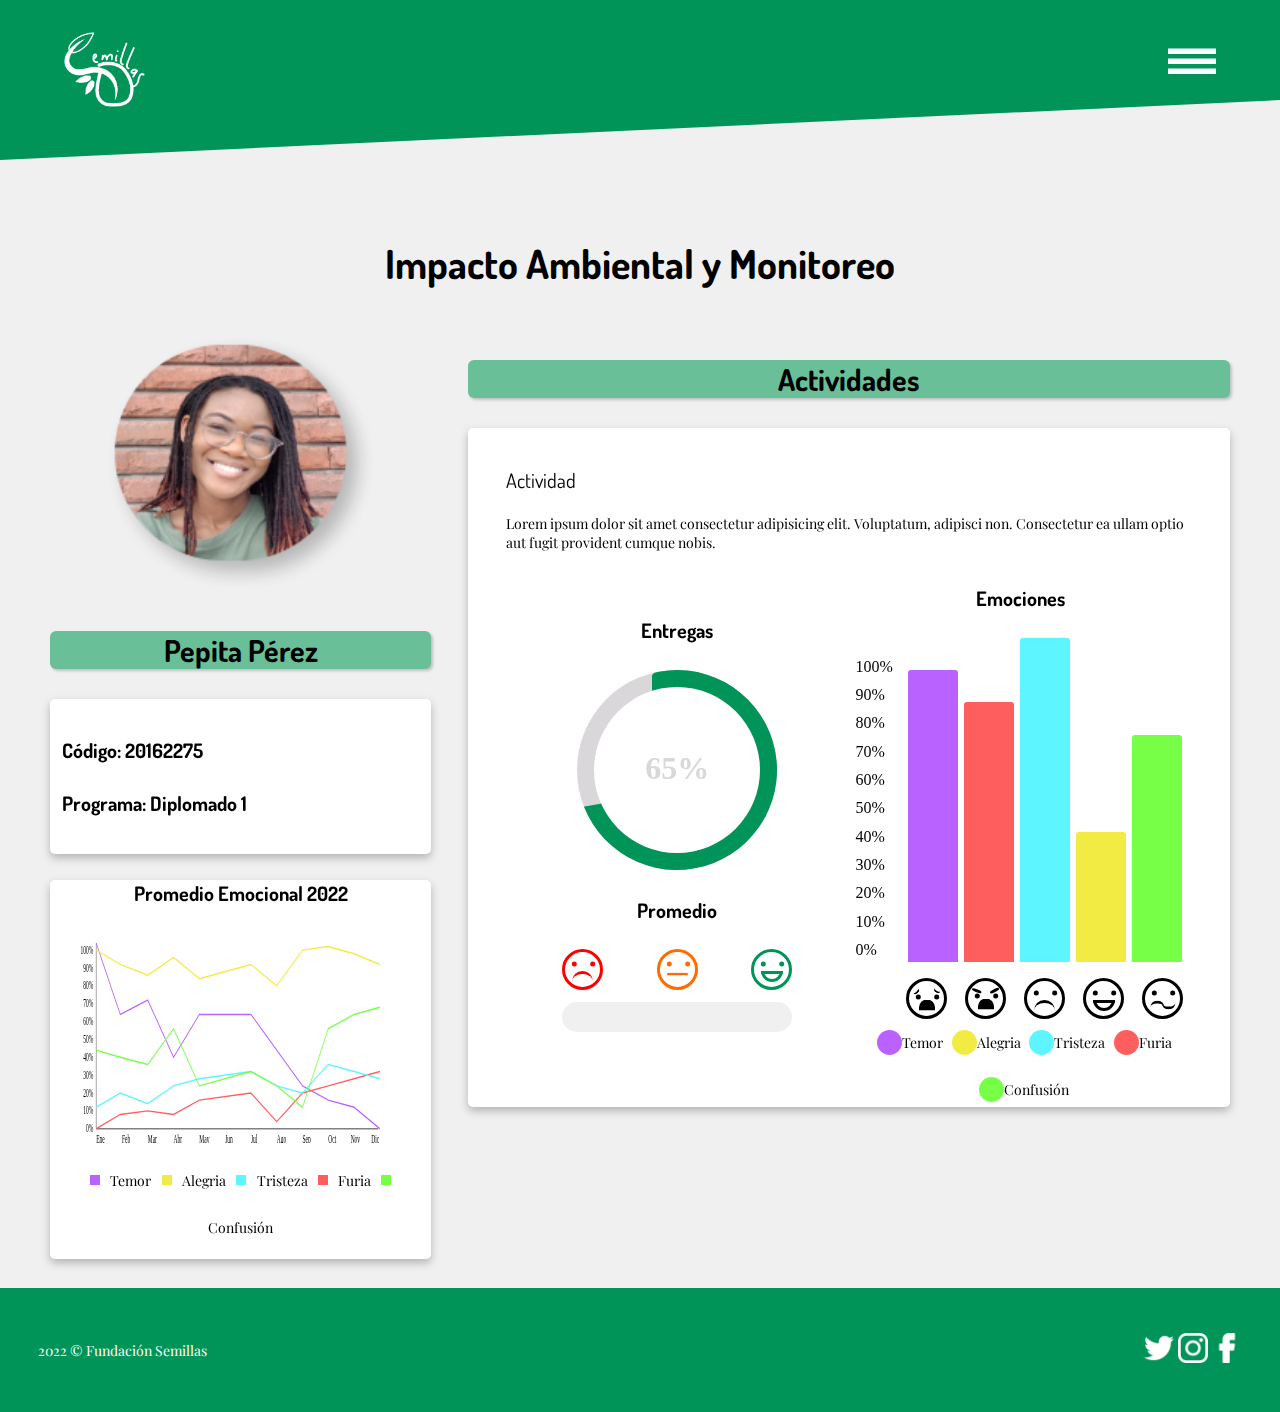
==== commit b3e37d71: "Ajuste a estilos de  porcentajes  de la grafica de barras" ====
--- a/src/diplomado.html
+++ b/src/diplomado.html
@@ -39,7 +39,7 @@
                 <div class="content-modal">
                   <div>
                     <a href="#" class="close-modal"><h3>X</h3></a>
-                    <h2>Estudiantes</h2>
+                    <h3>Estudiantes</h3>
                   </div>
                   <article class="article-modal">
                     <ul class="ul-modal">
@@ -213,7 +213,7 @@
               <div class="content-line-graphic">
                 <div>
                   <a href="#" class="close-modal"><h3>X</h3></a>
-                  <h2>Promedio emocional 2022</h2>
+                  <h3>Promedio emocional 2022</h3>
                 </div>
                 <article class="article-modal">
                   <div>
@@ -352,7 +352,7 @@
                 <div class="content-modal">
                   <div>
                     <a href="#" class="close-modal"><h3>X</h3></a>
-                    <h2>Actividades</h2>
+                    <h3>Actividades</h3>
                   </div>
                   <article class="article-modal">
                     <ul class="ul-modal">
--- a/src/style.css
+++ b/src/style.css
@@ -162,7 +162,7 @@
   box-shadow: 0 12px 16px rgb(0 0 0 / 20%);
 }
 .cards .card p {
-  padding: 0% 3%;
+  padding: 0% 4%;
 }
 .cards .card:hover {
   transform: translateY(-15px);
@@ -523,8 +523,7 @@
 }
 .sub_board{
   width: 100%;
-  height: 90%;
-  
+  height: 90%; 
 }
 .cont_board{
   width: 100%;
@@ -564,7 +563,9 @@
   height: 100%;
   width: 100%;
   display: flex;
-  flex-wrap: wrap;
+  flex-direction: column;
+  justify-content: space-evenly;
+  padding-top: 20%;
 }
 .sub_tag_board > p{
   width: 100%;
@@ -837,7 +838,7 @@
   z-index: 8;
   border-radius: 6px;
 }
-.modal-in h2{
+.modal-in h3{
   padding: 0.5em;
   color: white;
   text-align: center;
@@ -968,6 +969,9 @@
   }
   .li-modal-list-first, .li-modal-list{
     width: 200px;
+  }
+  .global-emotions{
+    width: 64%;
   }
 }
 @media (max-width:767px) {
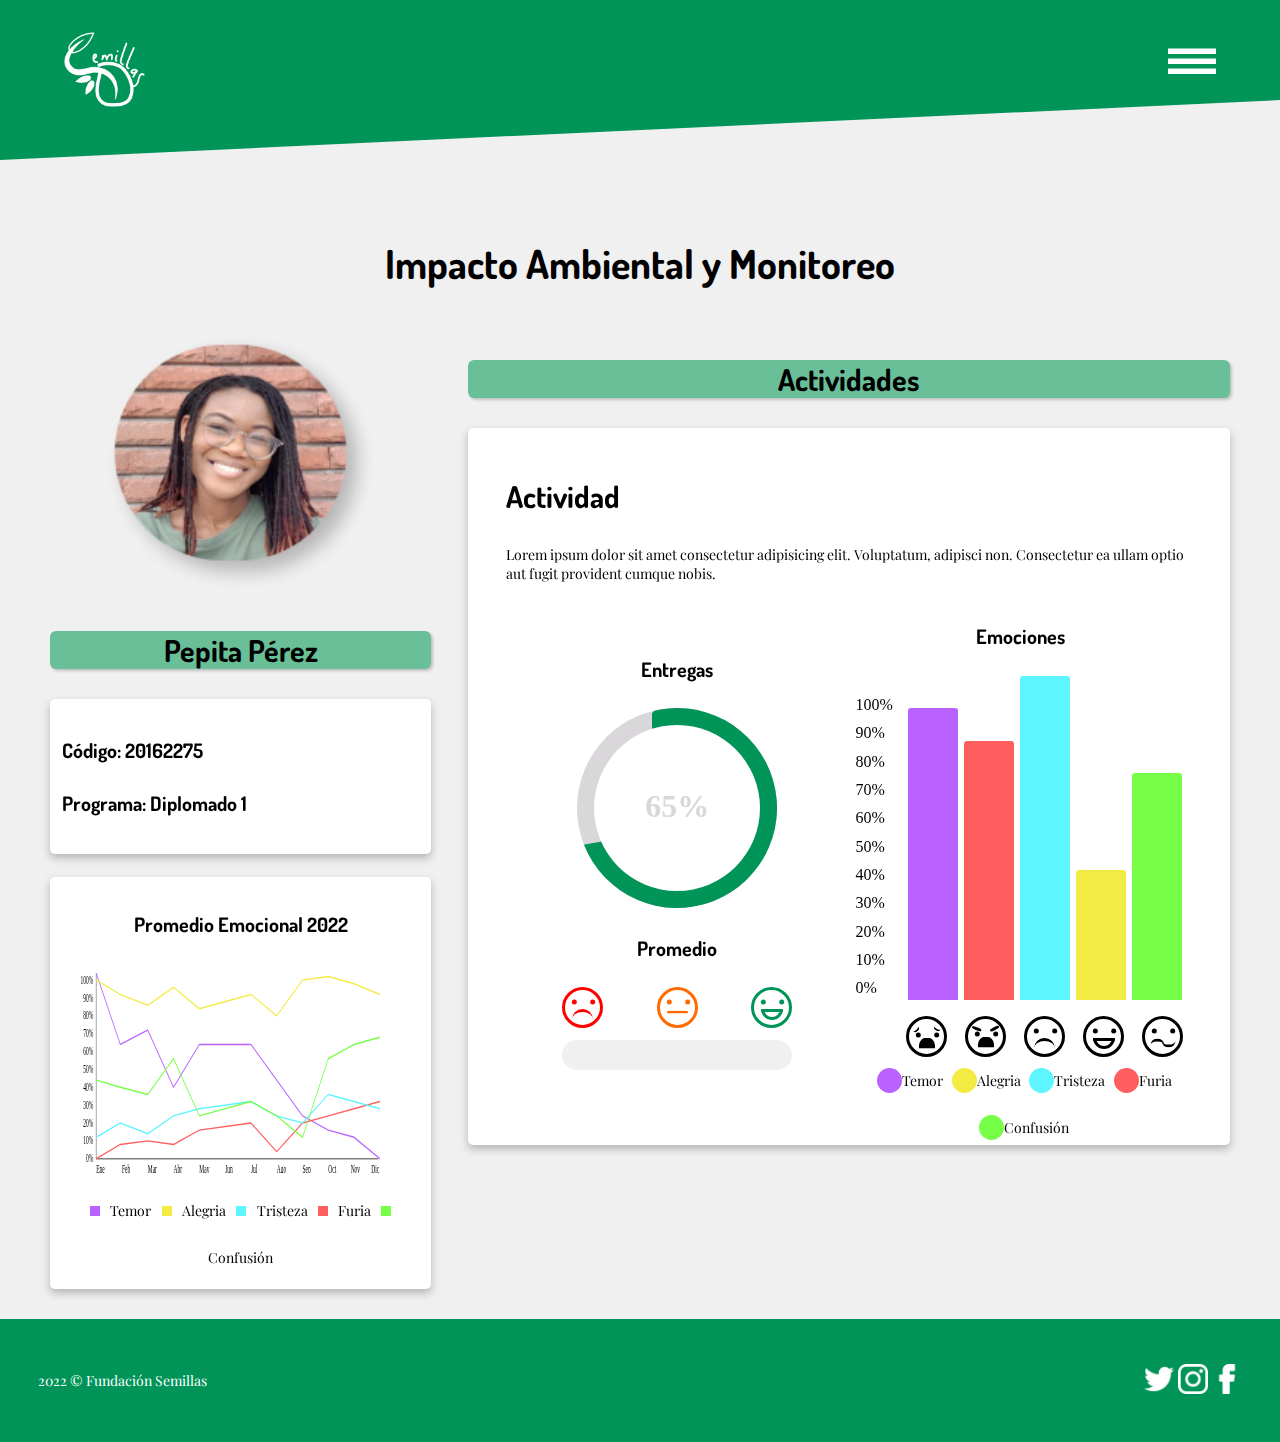
==== commit a999ddef: "Ajuste de posicionamiento sección actividades en pantallas grandes" ====
--- a/src/diplomado.html
+++ b/src/diplomado.html
@@ -372,12 +372,14 @@
             </section>
           </div>
           <div class="border bg-white activities-info">
-            <h3>Actividad</h3>
-            <p>
+            <div>
+              <h3>Actividad</h3>
+              <p>
               Lorem ipsum dolor sit amet consectetur adipisicing elit.
               Voluptatum, adipisci non. Consectetur ea ullam optio aut fugit
               provident cumque nobis.
-            </p>
+              </p>
+            </div>
             <div class="col-xs-100 col-md-50 col-xl-50">
               <h4>Entregas</h4>
               <!--Circulo-->
@@ -505,13 +507,13 @@
           <div class="content-modal">
             <div>
               <a href="#" class="close-modal"><h3>X</h3></a>
-              <h2>Menú</h2>
+              <h3>Menú</h3>
             </div>
             <article class="article-modal">
               <ul class="ul-modal">
                 <li class="li-modal-list-first"><a href="../index.html"  class="li-modal">Inicio</a></li>
                 <li class="li-modal-list"><a href="index.html"  class="li-modal">Diplomados</a></li>
-                <li class="li-modal-list"><a href="../src/diplomado.html"  class="li-modal">Estudiantes</a></li>
+                <li class="li-modal-list"><a href="diplomado.html"  class="li-modal">Estudiantes</a></li>
                 <li class="li-modal-list"><a href="#"  class="li-modal">Maestros</a></li>
                 <li class="li-modal-list"><a href="#"  class="li-modal">Circulares</a></li>
                 <li class="li-modal-list"><a href="#"  class="li-modal">Informes</a></li>
--- a/src/style.css
+++ b/src/style.css
@@ -307,6 +307,7 @@
   filter: drop-shadow(0px 4px 4px rgba(0, 0, 0, 0.25));
   border-radius: 5px;
   margin: 0% 0% 3% 0%;
+  padding-top: 2%;
 }
 /*Diagrama de lineas*/
 .line-graphic{
@@ -839,7 +840,7 @@
   border-radius: 6px;
 }
 .modal-in h3{
-  padding: 0.5em;
+  padding: 0.3em;
   color: white;
   text-align: center;
   margin: 0%;
@@ -850,13 +851,14 @@
   height: 420px;
   background: var(--color-background);
   border-radius: 0px 0px 6px 6px;
+
 }
 .close-modal{
   color: white;
   position: absolute;
   right: 0;
   margin:auto;
-  top:-5px;
+  top:0px;
   padding: 0 25px 0 0px;
   font-weight: bold;
   font-size: 1.5em; 
@@ -881,11 +883,11 @@
   z-index: 9;
 }
 .modal-in:target .content-modal{
-  top: 100px;
+  top: 10%;
   transition: top .35s ease;
 }
 .modal-in:target .content-line-graphic{
-  top: 100px;
+  top: 10%;
   transition: top .35s ease;
 }
 .article-modal{
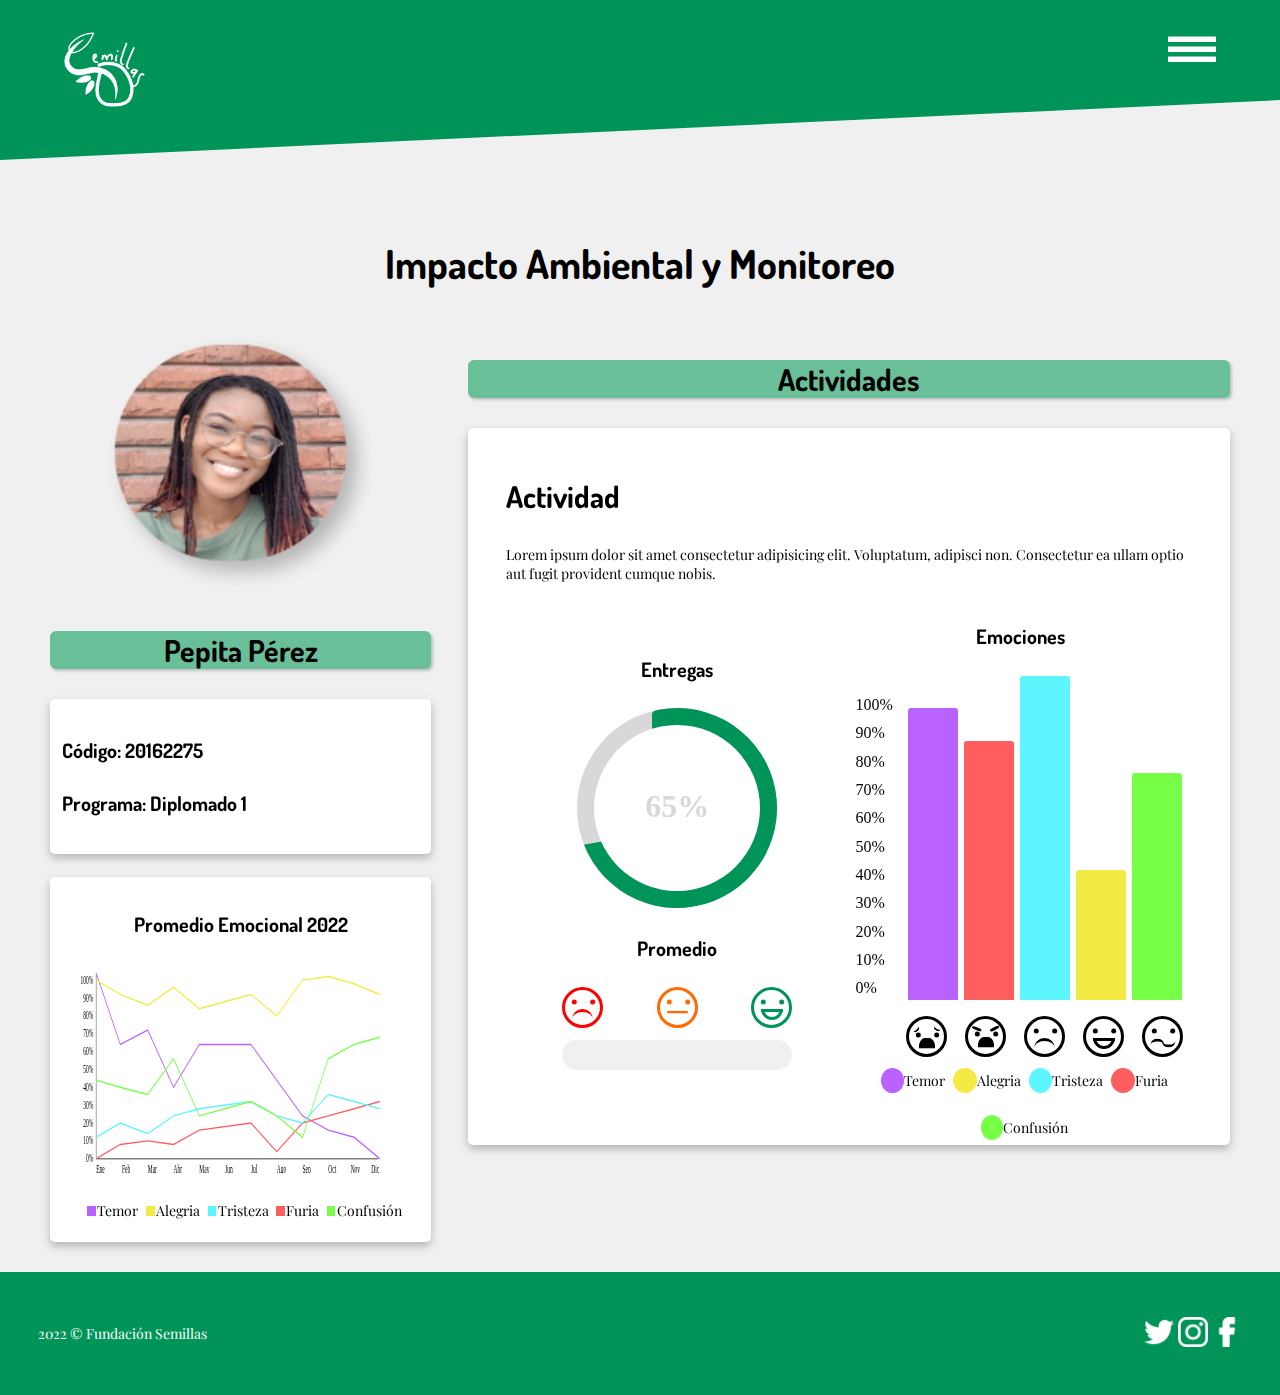
==== commit 0345f098: "Cambios de estilos en .global-emotions, eliminación de div vacio" ====
--- a/src/diplomado.html
+++ b/src/diplomado.html
@@ -200,11 +200,11 @@
               </div>
             </div>
             <div class="global-emotions">
-              <span class="global-fear-percentage"></span><p>Temor</p>
-              <span class="global-happy-percentage"></span><p>Alegria</p>
-              <span class="global-sad-percentage"></span><p>Tristeza</p>
-              <span class="global-angry-percentage"></span><p>Furia</p>
-              <span class="global-confusion-percentage"></span><p>Confusión</p>
+              <div class="emotion"><span class="global-fear-percentage"></span><p>Temor</p></div>
+              <div class="emotion"><span class="global-happy-percentage"></span><p>Alegria</p></div>
+              <div class="emotion"><span class="global-sad-percentage"></span><p>Tristeza</p></div>
+              <div class="emotion"><span class="global-angry-percentage"></span><p>Furia</p></div>
+              <div class="emotion"><span class="global-confusion-percentage"></span><p>Confusión</p></div>
             </div>          
             </div>
           </a>
@@ -418,7 +418,6 @@
               <!-- Diagrama de Barras -->
               <div class="board">
                 <div class="sub_board">
-                  <div class="sep_board"></div>
                   <div class="cont_board">
                     <div class="graf_board">
                       <div class="barra">
@@ -489,11 +488,11 @@
                     </div>
                   </div>
                   <div class="indicator-graphic-emotion-faces">
-                    <span class="fear-bar"></span><p>Temor</p>
-                    <span class="happy-bar"></span><p>Alegria</p>
-                    <span class="sad-bar"></span><p>Tristeza</p>
-                    <span class="angry-bar"></span><p>Furia</p>
-                    <span class="confusion-bar"></span><p>Confusión</p>
+                   <div class="emotion"><span class="fear-bar"></span><p>Temor</p></div> 
+                   <div class="emotion"><span class="happy-bar"></span><p>Alegria</p></div>
+                   <div class="emotion"> <span class="sad-bar"></span><p>Tristeza</p></div>
+                   <div class="emotion"><span class="angry-bar"></span><p>Furia</p></div>
+                   <div class="emotion"> <span class="confusion-bar"></span><p>Confusión</p></div>
                 </div>
                 </div>
                 <div></div>
@@ -512,7 +511,7 @@
             <article class="article-modal">
               <ul class="ul-modal">
                 <li class="li-modal-list-first"><a href="../index.html"  class="li-modal">Inicio</a></li>
-                <li class="li-modal-list"><a href="index.html"  class="li-modal">Diplomados</a></li>
+                <li class="li-modal-list"><a href="../index.html"  class="li-modal">Diplomados</a></li>
                 <li class="li-modal-list"><a href="diplomado.html"  class="li-modal">Estudiantes</a></li>
                 <li class="li-modal-list"><a href="#"  class="li-modal">Maestros</a></li>
                 <li class="li-modal-list"><a href="#"  class="li-modal">Circulares</a></li>
--- a/src/style.css
+++ b/src/style.css
@@ -44,7 +44,6 @@
   display: block;
   padding: 5px;
 }
-
 .tittle-effect::before{
   content: '';
   position: absolute;
@@ -58,11 +57,9 @@
   transform-origin: left;
   transition: transform 0.5s ease-in-out;
 }
-
 .tittle-effect:hover::before {
   transform: scaleX(1);
 }
-
 /*Camila-dev*/
 /*Principal*/
 .figure1 {
@@ -87,10 +84,8 @@
   padding: 1% 0 1% 0;
   height: 75px;
   padding-left: 5%;
-  background-color: var(--color-dark-green);
 }
 .logo img {
-  background-color: var(--color-dark-green);
   width: 100%;
   height: 100%;
 }
@@ -100,7 +95,7 @@
   flex-direction: column;
   justify-content: space-evenly;
   width: 3rem;
-  height: 50px;
+  height: 25px;
   margin-right: 5%;
   cursor: pointer;
 }
@@ -241,7 +236,7 @@
 }
 .global-emotions {
   margin: auto;
-  width: 90%;
+  width:100%;
   display: flex;
   flex-flow: row wrap;
   justify-content: center;
@@ -257,6 +252,7 @@
   height: 10px;
   font-size: 14px;
   background: var(--color-graphic-fear);
+  margin-right: 2%;
 }
 .global-happy-percentage {
   background: var(--color-graphic-happy);
@@ -727,6 +723,13 @@
   justify-content: center;
   align-items: center;
 }
+.emotion{
+  display: flex;
+  flex-direction: row;
+  align-items: center;
+  margin-left: 2%;
+}
+
 .fear-bar,.sad-bar, .happy-bar, .confusion-bar,.angry-bar{
   width: 25px;
   height: 25px;
@@ -806,10 +809,7 @@
   top: -100hv;
   left: 0;
   z-index: 10;
-  background: rgba(0, 0, 0, 0.1);
   width: 100vw;
-  opacity: 0;
-  transition: opacity 0.35s ease;
 }
 .modal-in .content-modal{
   width: 100%;
@@ -971,9 +971,6 @@
   }
   .li-modal-list-first, .li-modal-list{
     width: 200px;
-  }
-  .global-emotions{
-    width: 64%;
   }
 }
 @media (max-width:767px) {
